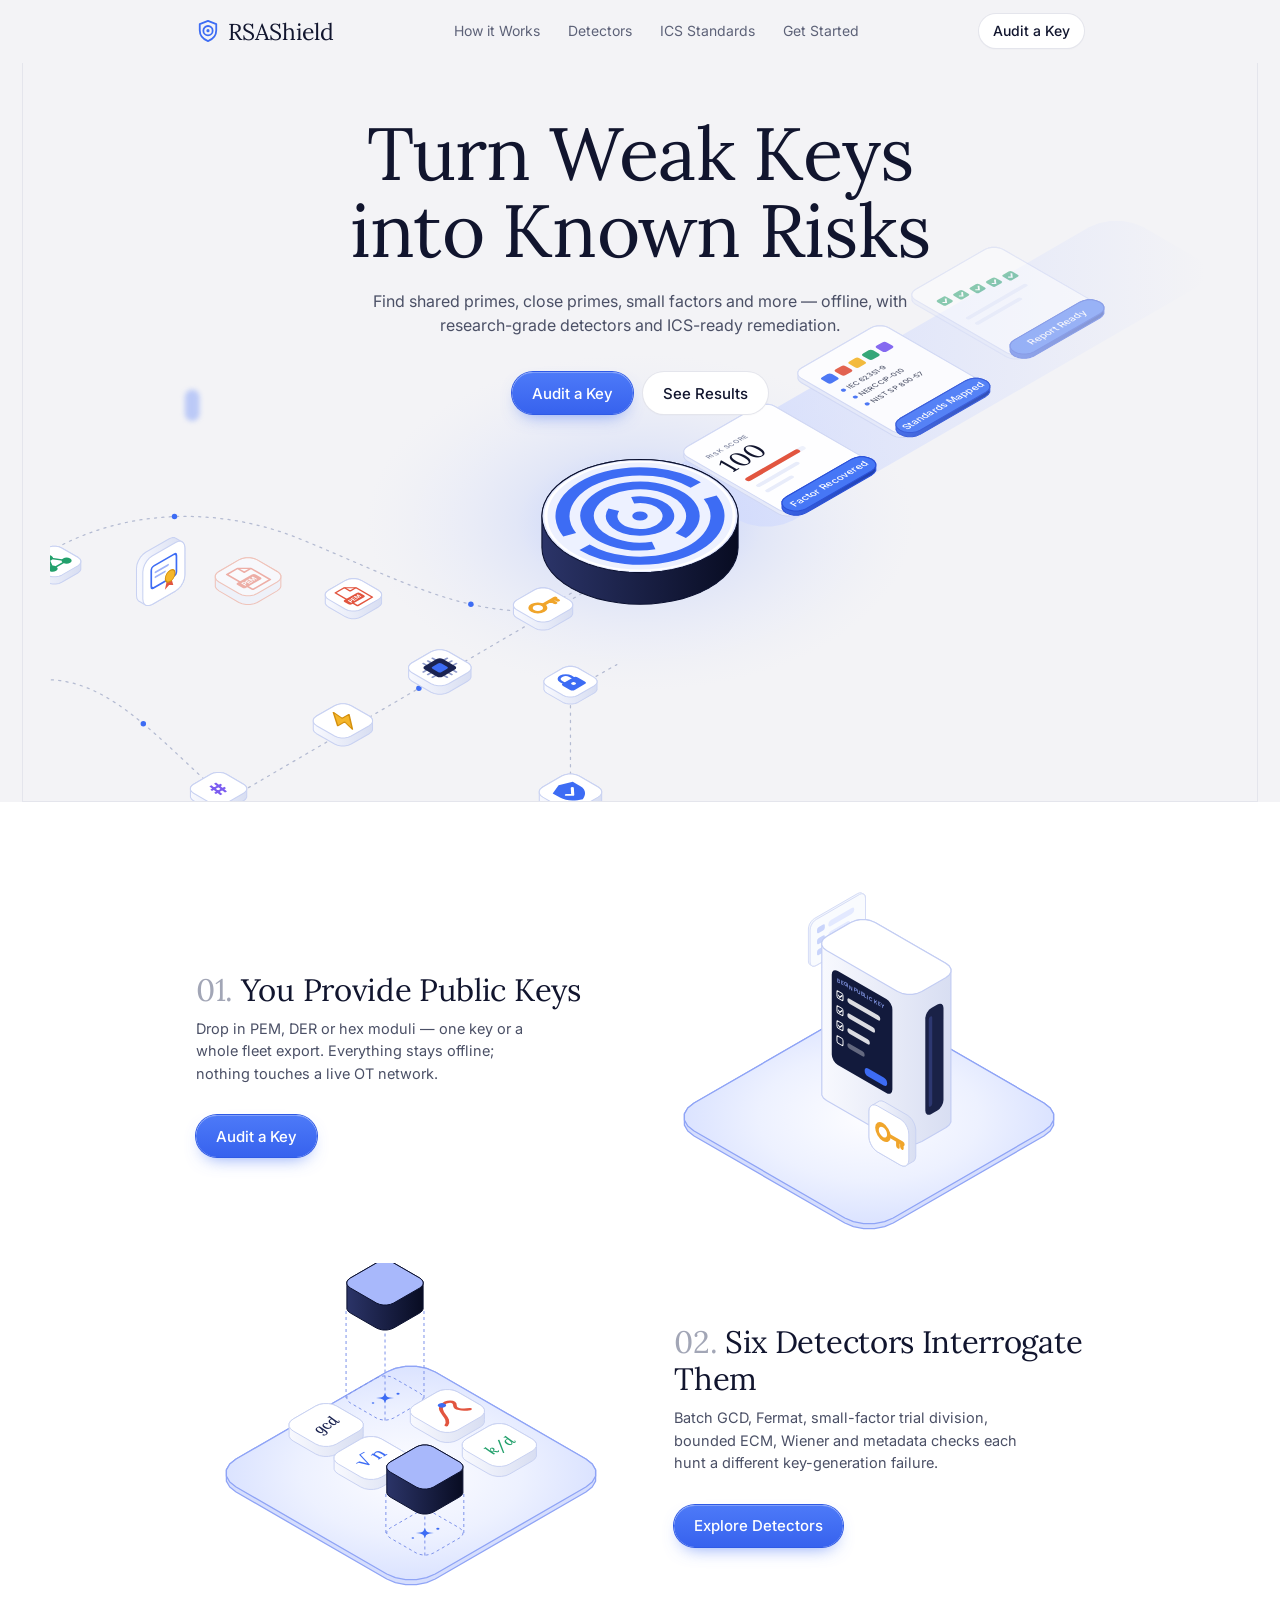
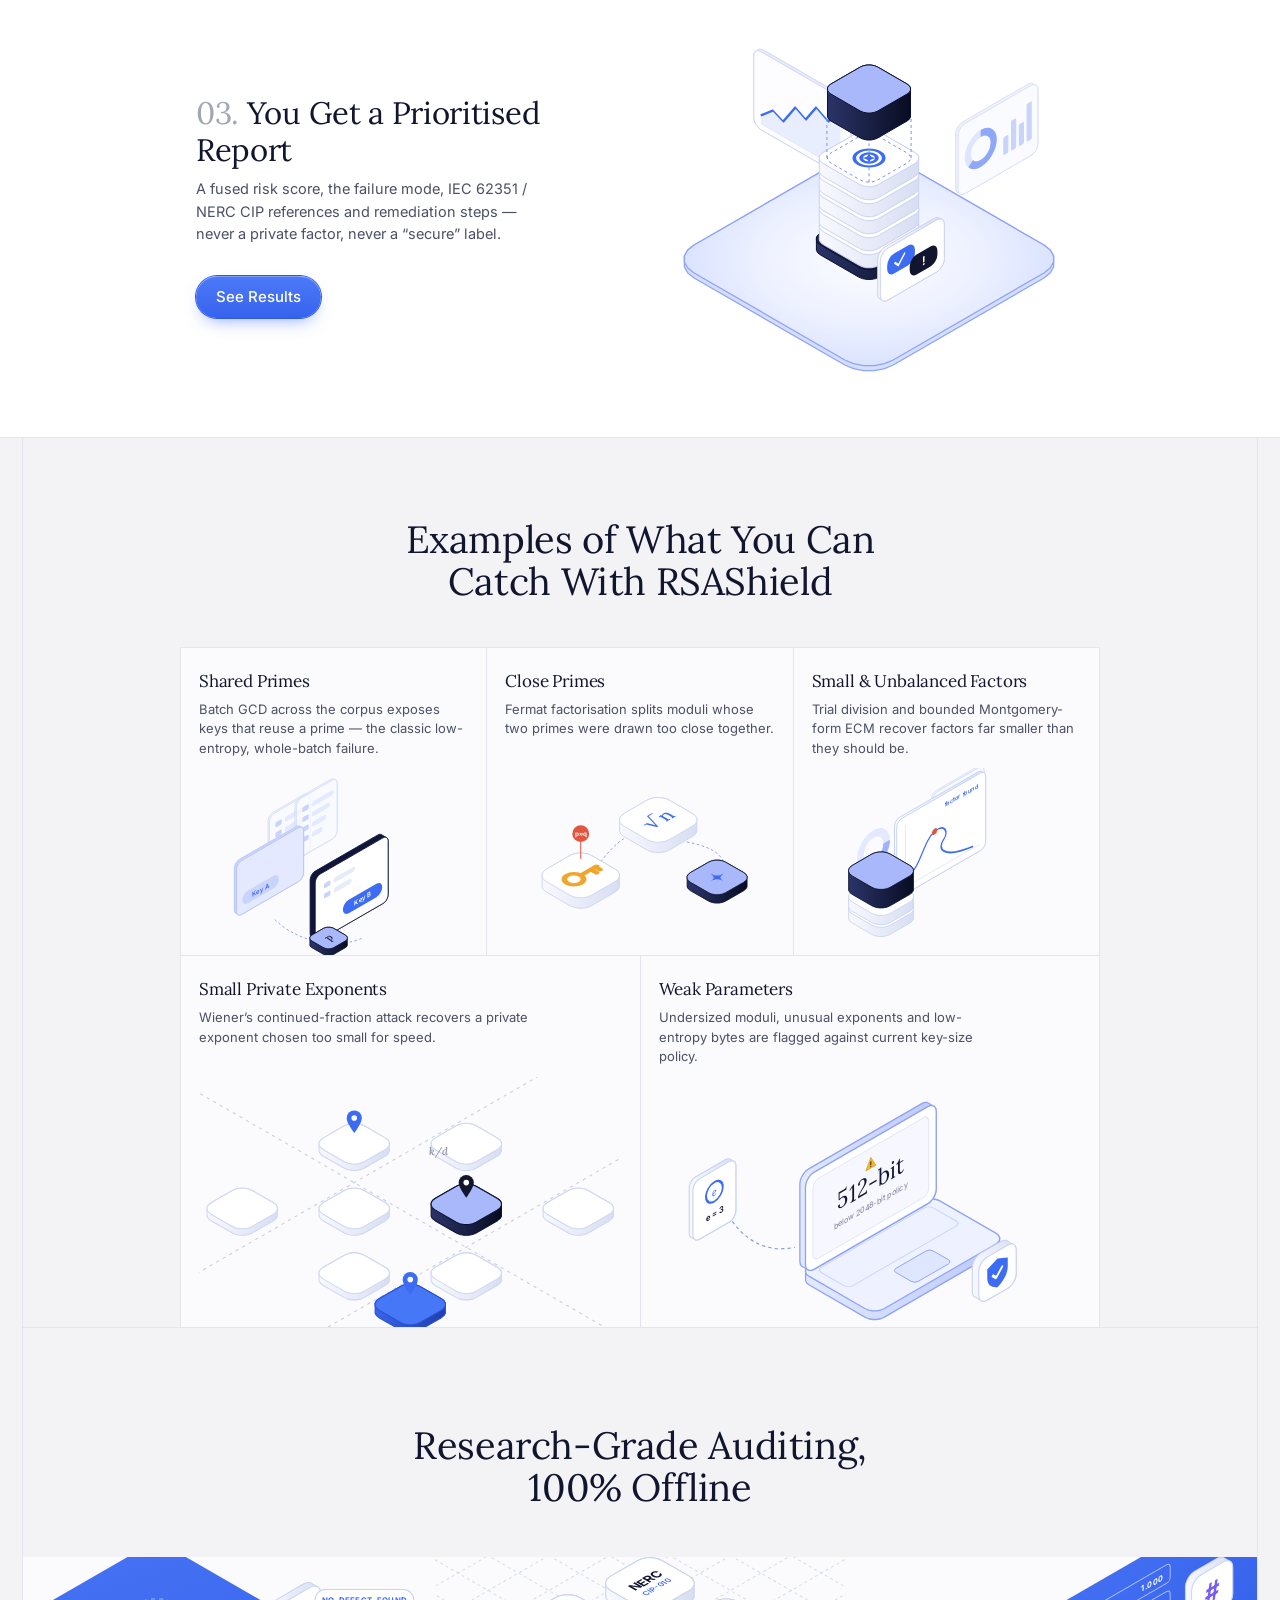
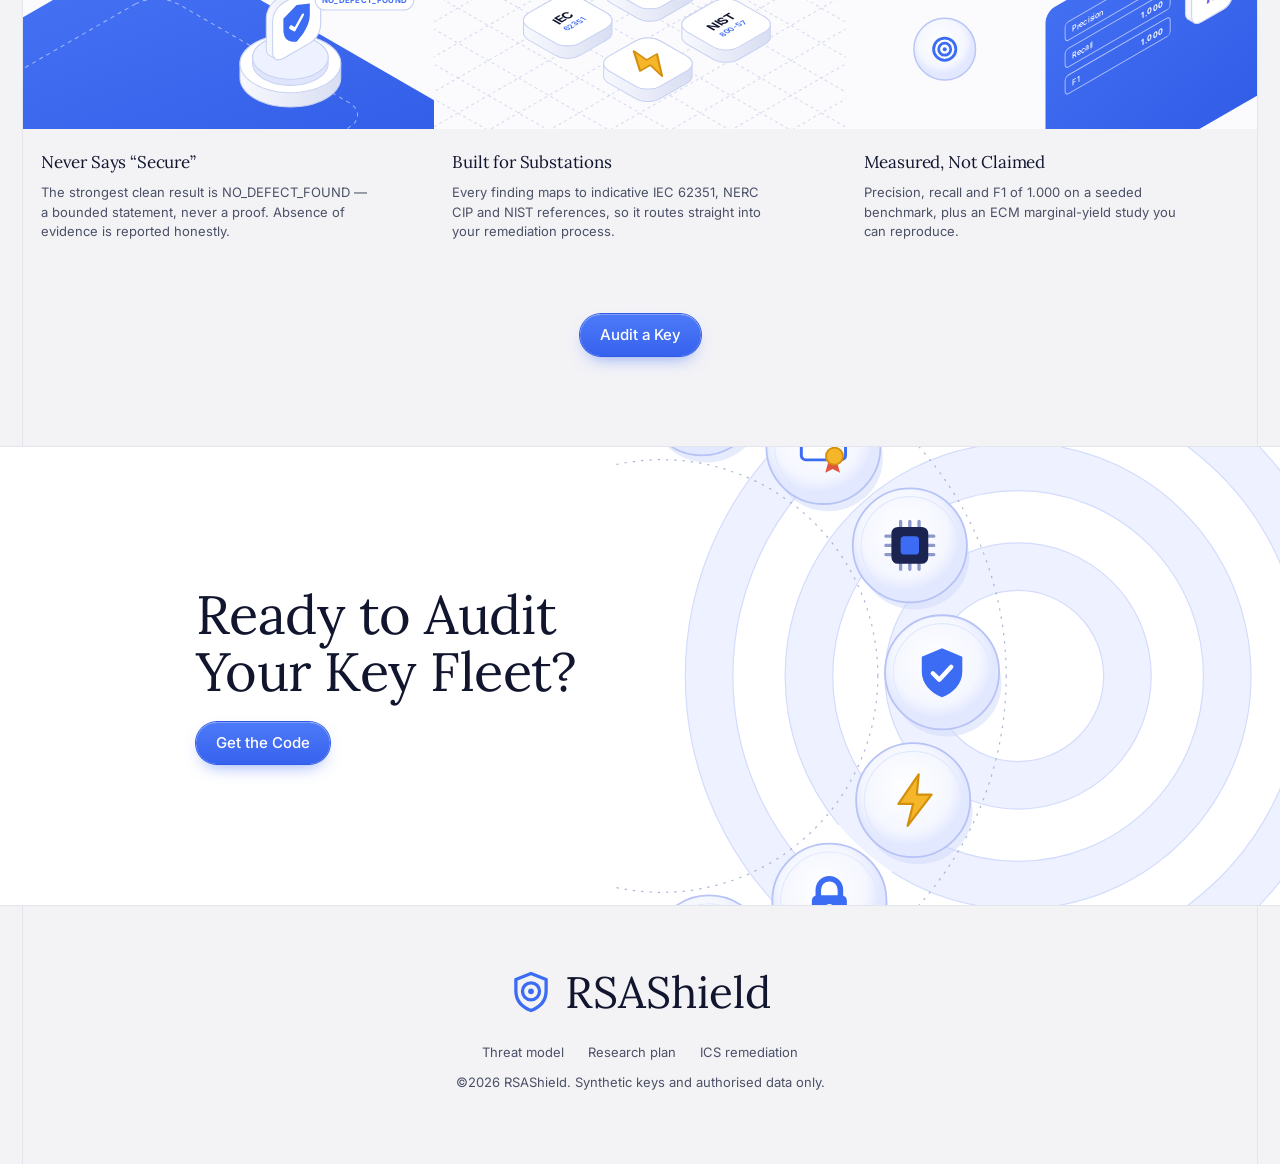
==== web/index.html @ a5de777d "Add RSAShield landing page (UI pass, part 1) Static landing page in web/ modelled on an isometric ma" ====
<!doctype html>
<html lang="en">
<head>
  <meta charset="utf-8">
  <meta name="viewport" content="width=device-width, initial-scale=1">
  <title>RSAShield — Offline RSA Key Auditing</title>
  <meta name="description" content="RSAShield audits RSA public keys offline with batch GCD, Fermat, ECM, Wiener and metadata detectors, and maps findings to IEC 62351 / NERC CIP references.">
  <link rel="preconnect" href="https://fonts.googleapis.com">
  <link rel="preconnect" href="https://fonts.gstatic.com" crossorigin>
  <link href="https://fonts.googleapis.com/css2?family=Inter:wght@400;500;600;700&family=Lora:ital,wght@0,400;0,500;1,400&display=swap" rel="stylesheet">
  <link rel="stylesheet" href="styles.css">
</head>
<body>

  <header class="nav" id="top">
    <div class="nav-inner">
      <a class="brand" href="#top" aria-label="RSAShield home">
        <svg class="brand-mark" viewBox="0 0 32 32" aria-hidden="true">
          <path d="M16 2.5l11 4.4v8.2c0 7.1-4.7 12-11 14.4C9.7 27.1 5 22.2 5 15.1V6.9z" fill="none" stroke="currentColor" stroke-width="2.4" stroke-linejoin="round"/>
          <circle cx="16" cy="15.5" r="6.2" fill="none" stroke="currentColor" stroke-width="2.4"/>
          <circle cx="16" cy="15.5" r="2.1" fill="currentColor"/>
        </svg>
        <span>RSAShield</span>
      </a>
      <nav class="nav-links" aria-label="Primary">
        <a href="#how">How it Works</a>
        <a href="#detectors">Detectors</a>
        <a href="#why">ICS Standards</a>
        <a href="#start">Get Started</a>
      </nav>
      <a class="btn btn-ghost btn-sm" href="#start">Audit a Key</a>
    </div>
  </header>

  <main>
    <!-- hero -->
    <section class="hero framed">
      <div class="frame">
        <div class="hero-stage">
          <svg class="hero-art" data-scene="hero" viewBox="-560 -460 1120 700" preserveAspectRatio="xMidYMax slice" aria-hidden="true"></svg>
          <div class="hero-copy">
            <h1 data-reveal>Turn Weak Keys<br>into Known Risks</h1>
            <p class="lead" data-reveal>Find shared primes, close primes, small factors and more &mdash; offline, with research-grade detectors and ICS-ready remediation.</p>
            <div class="actions" data-reveal>
              <a class="btn btn-primary" href="#start">Audit a Key</a>
              <a class="btn btn-ghost" href="#why">See Results</a>
            </div>
          </div>
        </div>
      </div>
    </section>

    <!-- how it works -->
    <section class="steps" id="how">
      <div class="step">
        <div class="step-copy" data-reveal>
          <h2><span class="num">01.</span> You Provide Public Keys</h2>
          <p>Drop in PEM, DER or hex moduli &mdash; one key or a whole fleet export. Everything stays offline; nothing touches a live OT network.</p>
          <a class="btn btn-primary" href="#start">Audit a Key</a>
        </div>
        <svg class="step-art" data-scene="step1" viewBox="-215 -240 430 365" aria-hidden="true" data-reveal></svg>
      </div>

      <div class="step flip">
        <div class="step-copy" data-reveal>
          <h2><span class="num">02.</span> Six Detectors Interrogate Them</h2>
          <p>Batch GCD, Fermat, small-factor trial division, bounded ECM, Wiener and metadata checks each hunt a different key-generation failure.</p>
          <a class="btn btn-primary" href="#detectors">Explore Detectors</a>
        </div>
        <svg class="step-art" data-scene="step2" viewBox="-215 -215 430 345" aria-hidden="true" data-reveal></svg>
      </div>

      <div class="step">
        <div class="step-copy" data-reveal>
          <h2><span class="num">03.</span> You Get a Prioritised Report</h2>
          <p>A fused risk score, the failure mode, IEC 62351 / NERC CIP references and remediation steps &mdash; never a private factor, never a &ldquo;secure&rdquo; label.</p>
          <a class="btn btn-primary" href="#why">See Results</a>
        </div>
        <svg class="step-art" data-scene="step3" viewBox="-215 -240 430 365" aria-hidden="true" data-reveal></svg>
      </div>
    </section>

    <!-- examples -->
    <section class="examples framed" id="detectors">
      <div class="frame">
        <h2 class="section-title" data-reveal>Examples of What You Can<br>Catch With RSAShield</h2>
        <div class="grid" data-reveal>
          <article class="card">
            <h3>Shared Primes</h3>
            <p>Batch GCD across the corpus exposes keys that reuse a prime &mdash; the classic low-entropy, whole-batch failure.</p>
            <svg data-scene="ex-shared" viewBox="-160 -118 320 222" aria-hidden="true"></svg>
          </article>
          <article class="card">
            <h3>Close Primes</h3>
            <p>Fermat factorisation splits moduli whose two primes were drawn too close together.</p>
            <svg data-scene="ex-close" viewBox="-160 -118 320 222" aria-hidden="true"></svg>
          </article>
          <article class="card">
            <h3>Small &amp; Unbalanced Factors</h3>
            <p>Trial division and bounded Montgomery-form ECM recover factors far smaller than they should be.</p>
            <svg data-scene="ex-ecm" viewBox="-160 -118 320 222" aria-hidden="true"></svg>
          </article>
          <article class="card wide">
            <h3>Small Private Exponents</h3>
            <p>Wiener&rsquo;s continued-fraction attack recovers a private exponent chosen too small for speed.</p>
            <svg data-scene="ex-wiener" viewBox="-196 -128 392 232" aria-hidden="true"></svg>
          </article>
          <article class="card wide">
            <h3>Weak Parameters</h3>
            <p>Undersized moduli, unusual exponents and low-entropy bytes are flagged against current key-size policy.</p>
            <svg data-scene="ex-meta" viewBox="-196 -128 392 232" aria-hidden="true"></svg>
          </article>
        </div>
      </div>
    </section>

    <!-- why -->
    <section class="why framed" id="why">
      <div class="frame">
        <h2 class="section-title" data-reveal>Research-Grade Auditing,<br>100% Offline</h2>
        <div class="band" data-reveal>
          <article class="feat">
            <svg data-scene="feat-honest" viewBox="-200 -90 400 180" preserveAspectRatio="xMidYMid slice" aria-hidden="true"></svg>
            <h3>Never Says &ldquo;Secure&rdquo;</h3>
            <p>The strongest clean result is NO_DEFECT_FOUND &mdash; a bounded statement, never a proof. Absence of evidence is reported honestly.</p>
          </article>
          <article class="feat">
            <svg data-scene="feat-ics" viewBox="-200 -90 400 180" preserveAspectRatio="xMidYMid slice" aria-hidden="true"></svg>
            <h3>Built for Substations</h3>
            <p>Every finding maps to indicative IEC 62351, NERC CIP and NIST references, so it routes straight into your remediation process.</p>
          </article>
          <article class="feat">
            <svg data-scene="feat-measured" viewBox="-200 -90 400 180" preserveAspectRatio="xMidYMid slice" aria-hidden="true"></svg>
            <h3>Measured, Not Claimed</h3>
            <p>Precision, recall and F1 of 1.000 on a seeded benchmark, plus an ECM marginal-yield study you can reproduce.</p>
          </article>
        </div>
        <div class="center" data-reveal>
          <a class="btn btn-primary" href="#start">Audit a Key</a>
        </div>
      </div>
    </section>

    <!-- call to action -->
    <section class="cta" id="start">
      <div class="cta-inner">
        <div class="cta-copy" data-reveal>
          <h2>Ready to Audit<br>Your Key Fleet?</h2>
          <a class="btn btn-primary" href="https://github.com/333shubh/RSAshield">Get the Code</a>
        </div>
      </div>
      <svg class="cta-art" data-scene="orbit" viewBox="0 0 560 460" preserveAspectRatio="xMinYMid slice" aria-hidden="true"></svg>
    </section>
  </main>

  <footer class="footer framed">
    <div class="frame">
      <a class="brand brand-lg" href="#top" aria-label="RSAShield home">
        <svg class="brand-mark" viewBox="0 0 32 32" aria-hidden="true">
          <path d="M16 2.5l11 4.4v8.2c0 7.1-4.7 12-11 14.4C9.7 27.1 5 22.2 5 15.1V6.9z" fill="none" stroke="currentColor" stroke-width="2.4" stroke-linejoin="round"/>
          <circle cx="16" cy="15.5" r="6.2" fill="none" stroke="currentColor" stroke-width="2.4"/>
          <circle cx="16" cy="15.5" r="2.1" fill="currentColor"/>
        </svg>
        <span>RSAShield</span>
      </a>
      <nav class="footer-links" aria-label="Documentation">
        <a href="https://github.com/333shubh/RSAshield/blob/main/docs/THREAT_MODEL.md">Threat model</a>
        <a href="https://github.com/333shubh/RSAshield/blob/main/docs/RESEARCH_PLAN.md">Research plan</a>
        <a href="https://github.com/333shubh/RSAshield/blob/main/docs/ICS_REMEDIATION.md">ICS remediation</a>
      </nav>
      <p class="fine">&copy;<span data-year>2026</span> RSAShield. Synthetic keys and authorised data only.</p>
    </div>
  </footer>

  <script src="iso.js"></script>
  <script src="scenes.js"></script>
  <script src="app.js"></script>
</body>
</html>
---- web/styles.css ----
:root {
  --bg: #f3f3f6;
  --surface: #ffffff;
  --ink: #11152e;
  --ink-2: #4b5066;
  --muted: #a2a6b6;
  --line: #e4e5ec;
  --blue: #3d6cf4;
  --blue-d: #2c56db;
  --serif: "Lora", Georgia, "Times New Roman", serif;
  --sans: "Inter", system-ui, -apple-system, "Segoe UI", sans-serif;
  --col: 920px;
  --gutter: max(22px, calc((100% - 1400px) / 2));
}

*, *::before, *::after { box-sizing: border-box; }
html { scroll-behavior: smooth; }
body {
  margin: 0;
  background: var(--bg);
  color: var(--ink);
  font: 400 15px/1.55 var(--sans);
  -webkit-font-smoothing: antialiased;
  overflow-x: hidden;
}
h1, h2, h3 { font-family: var(--serif); font-weight: 400; margin: 0; letter-spacing: -0.01em; }
p { margin: 0; }
a { color: inherit; }
svg { display: block; }
/* scenes are clipped to their box, except the step art which floats freely */
svg[data-scene]:not(.step-art) { overflow: hidden; }

/* framed sections: the thin vertical guide lines from the reference */
.framed > .frame {
  margin-inline: var(--gutter);
  border-inline: 1px solid var(--line);
}

/* ---------------------------------------------------------------- buttons */
.btn {
  display: inline-flex;
  align-items: center;
  justify-content: center;
  height: 42px;
  padding: 0 20px;
  border-radius: 999px;
  font: 500 15px/1 var(--sans);
  text-decoration: none;
  white-space: nowrap;
  transition: transform .2s ease, box-shadow .2s ease, background .2s ease;
}
.btn:focus-visible { outline: 2px solid var(--blue); outline-offset: 3px; }
.btn-primary {
  color: #fff;
  background: linear-gradient(180deg, #4d7af8 0%, #3762ee 100%);
  box-shadow: inset 0 1px 0 rgba(255,255,255,.28), 0 0 0 1px #2f5ae6, 0 8px 18px -8px rgba(61,108,244,.7);
}
.btn-primary:hover { transform: translateY(-1px); box-shadow: inset 0 1px 0 rgba(255,255,255,.28), 0 0 0 1px #2f5ae6, 0 12px 22px -8px rgba(61,108,244,.75); }
.btn-ghost {
  color: var(--ink);
  background: #fff;
  box-shadow: 0 0 0 1px var(--line), 0 1px 2px rgba(17,21,46,.06);
}
.btn-ghost:hover { transform: translateY(-1px); box-shadow: 0 0 0 1px #d6d8e2, 0 6px 14px -8px rgba(17,21,46,.2); }
.btn-sm { height: 34px; padding: 0 14px; font-size: 14px; }

/* -------------------------------------------------------------------- nav */
.nav {
  position: sticky;
  top: 0;
  z-index: 20;
  background: rgba(243,243,246,.82);
  backdrop-filter: saturate(1.4) blur(12px);
  -webkit-backdrop-filter: saturate(1.4) blur(12px);
  border-bottom: 1px solid transparent;
  transition: border-color .3s ease;
}
.nav.scrolled { border-bottom-color: var(--line); }
.nav-inner {
  max-width: var(--col);
  height: 62px;
  margin: 0 auto;
  padding: 0 16px;
  display: flex;
  align-items: center;
  justify-content: space-between;
  gap: 24px;
}
.brand {
  display: inline-flex;
  align-items: center;
  gap: 8px;
  text-decoration: none;
  font: 400 23px/1 var(--serif);
  color: var(--ink);
}
.brand-mark { width: 24px; height: 24px; color: var(--blue); }
.nav-links { display: flex; gap: 28px; }
.nav-links a { text-decoration: none; color: #5d6278; font-size: 14px; transition: color .2s; }
.nav-links a:hover { color: var(--ink); }

/* ------------------------------------------------------------------- hero */
.hero > .frame { border-bottom: 1px solid var(--line); overflow: hidden; }
.hero-stage {
  position: relative;
  max-width: 1180px;
  margin: 0 auto;
  aspect-ratio: 1120 / 700;
}
.hero-art { position: absolute; inset: 0; width: 100%; height: 100%; overflow: hidden; }
.hero-copy {
  position: absolute;
  top: 7%;
  left: 0;
  right: 0;
  text-align: center;
  padding: 0 16px;
  pointer-events: none;
}
.hero-copy > * { pointer-events: auto; }
.hero h1 { font-size: clamp(42px, 5.9vw, 74px); line-height: 1.04; }
.lead { max-width: 560px; margin: 20px auto 0; color: var(--ink-2); font-size: 16px; }
.actions { display: flex; gap: 10px; justify-content: center; margin-top: 34px; }

/* ------------------------------------------------------------------ steps */
.steps {
  background: var(--surface);
  padding: 72px 0 40px;
  border-bottom: 1px solid var(--line);
}
.step {
  max-width: var(--col);
  margin: 0 auto;
  padding: 8px 16px;
  display: grid;
  grid-template-columns: 1fr 1.05fr;
  align-items: center;
  gap: 48px;
}
.step.flip { grid-template-columns: 1.05fr 1fr; }
.step.flip .step-art { order: -1; }
.step h2 { font-size: clamp(26px, 2.8vw, 31px); line-height: 1.2; }
.num { color: var(--muted); }
.step p { max-width: 350px; margin-top: 10px; color: var(--ink-2); font-size: 14.5px; }
.step .btn { margin-top: 30px; }
.step-art { width: 100%; height: auto; max-width: 430px; justify-self: center; }

/* --------------------------------------------------------------- examples */
.examples > .frame, .why > .frame { padding: 80px 16px 0; }
.section-title { text-align: center; font-size: clamp(28px, 3.3vw, 38px); line-height: 1.12; }
.grid {
  max-width: var(--col);
  margin: 44px auto 0;
  display: grid;
  grid-template-columns: repeat(6, 1fr);
  gap: 1px;
  background: var(--line);
  border: 1px solid var(--line);
  border-bottom: 0;
}
.card {
  grid-column: span 2;
  background: #fbfbfd;
  padding: 22px 18px 0;
  display: flex;
  flex-direction: column;
  min-width: 0;
}
.card.wide { grid-column: span 3; }
.card h3 { font-size: 17px; line-height: 1.3; }
.card p { margin-top: 8px; color: var(--ink-2); font-size: 13px; line-height: 1.5; max-width: 330px; }
.card svg { width: 100%; height: auto; margin-top: auto; padding-top: 10px; }

/* -------------------------------------------------------------------- why */
.why > .frame { border-top: 1px solid var(--line); padding: 96px 0 90px; }
.why .section-title { padding: 0 16px; }
.band {
  margin-top: 48px;
  display: grid;
  grid-template-columns: repeat(3, 1fr);
  gap: 0;
}
.feat { min-width: 0; }
.feat svg { width: 100%; height: 172px; background: #fbfbfd; }
.feat h3 { font-size: 17px; margin: 20px 18px 0; }
.feat p { margin: 8px 18px 0; color: var(--ink-2); font-size: 13px; line-height: 1.5; max-width: 330px; }
.center { display: flex; justify-content: center; margin-top: 72px; }

/* -------------------------------------------------------------------- cta */
.cta {
  position: relative;
  background: var(--surface);
  border-block: 1px solid var(--line);
  overflow: hidden;
  min-height: 460px;
  display: flex;
  align-items: center;
}
.cta-inner { position: relative; z-index: 1; width: 100%; max-width: var(--col); margin: 0 auto; padding: 60px 16px; }
.cta h2 { font-size: clamp(36px, 4.6vw, 54px); line-height: 1.04; }
.cta .btn { margin-top: 22px; }
.cta-art {
  position: absolute;
  top: 0;
  right: 0;
  width: 52%;
  height: 100%;
}

/* ----------------------------------------------------------------- footer */
.footer > .frame { padding: 64px 16px 72px; text-align: center; }
.brand-lg { font-size: 44px; gap: 12px; }
.brand-lg .brand-mark { width: 44px; height: 44px; }
.footer-links { display: flex; justify-content: center; flex-wrap: wrap; gap: 8px 24px; margin-top: 22px; }
.footer-links a { text-decoration: none; color: var(--ink-2); font-size: 13px; }
.footer-links a:hover { color: var(--ink); }
.fine { margin-top: 10px; color: var(--ink-2); font-size: 13px; }

/* ----------------------------------------------------------------- motion */
.bob { animation: bob 5.5s ease-in-out infinite; }
.hover { animation: hover 4.8s ease-in-out infinite; }
.pulse { animation: pulse 4.2s ease-in-out infinite; transform-box: fill-box; transform-origin: center; }
.twinkle { animation: twinkle 2.8s ease-in-out infinite; transform-box: fill-box; transform-origin: center; }
@keyframes bob { 0%, 100% { transform: translateY(0); } 50% { transform: translateY(-4px); } }
@keyframes hover { 0%, 100% { transform: translateY(0); } 50% { transform: translateY(-8px); } }
@keyframes pulse { 0%, 100% { opacity: .8; transform: scale(1); } 50% { opacity: 1; transform: scale(1.05); } }
@keyframes twinkle { 0%, 100% { opacity: .55; transform: scale(.82); } 50% { opacity: 1; transform: scale(1.08); } }

.js [data-reveal] {
  opacity: 0;
  transform: translateY(18px);
  transition: opacity .9s ease, transform .9s cubic-bezier(.2, .7, .2, 1);
}
.js [data-reveal].in { opacity: 1; transform: none; }

@media (prefers-reduced-motion: reduce) {
  html { scroll-behavior: auto; }
  .bob, .hover, .pulse, .twinkle { animation: none; }
  .js [data-reveal] { opacity: 1; transform: none; transition: none; }
}

/* ------------------------------------------------------------- responsive */
@media (max-width: 900px) {
  .nav-links { display: none; }
  .hero-stage { aspect-ratio: auto; display: flex; flex-direction: column; }
  :root { --gutter: 10px; }
  .hero-copy { position: static; order: -1; padding: 48px 16px 0; }
  .hero h1 { font-size: clamp(34px, 9vw, 52px); }
  .hero-art { position: static; height: 340px; margin-top: 8px; }
  .step, .step.flip { grid-template-columns: 1fr; gap: 20px; padding-block: 24px; }
  .step .step-art, .step.flip .step-art { order: -1; }
  .grid { grid-template-columns: 1fr; }
  .card, .card.wide { grid-column: auto; }
  .band { grid-template-columns: 1fr; gap: 36px; }
  .cta { flex-direction: column; align-items: stretch; }
  .cta-art { position: relative; width: 100%; height: 300px; }
}
@media (max-width: 480px) {
  .actions { flex-direction: column; align-items: center; }
  .brand-lg { font-size: 34px; }
  .brand-lg .brand-mark { width: 34px; height: 34px; }
}
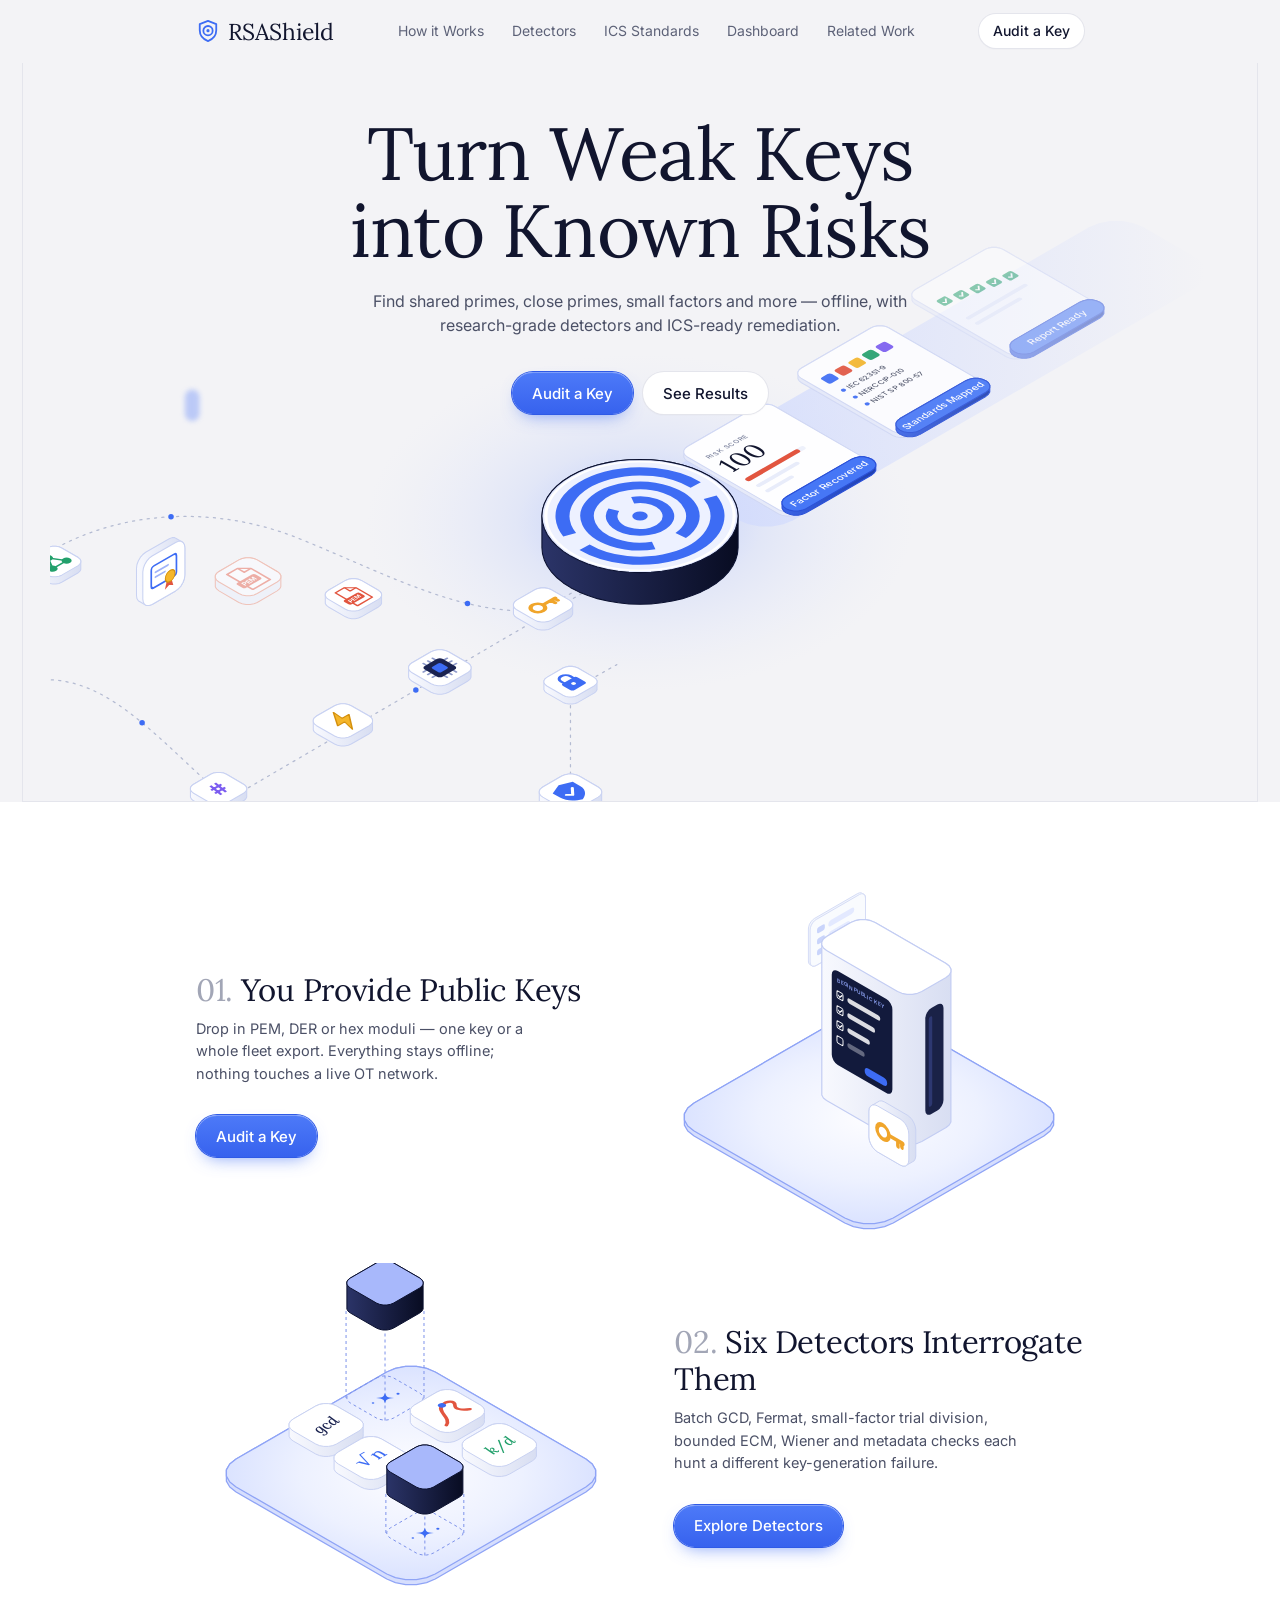
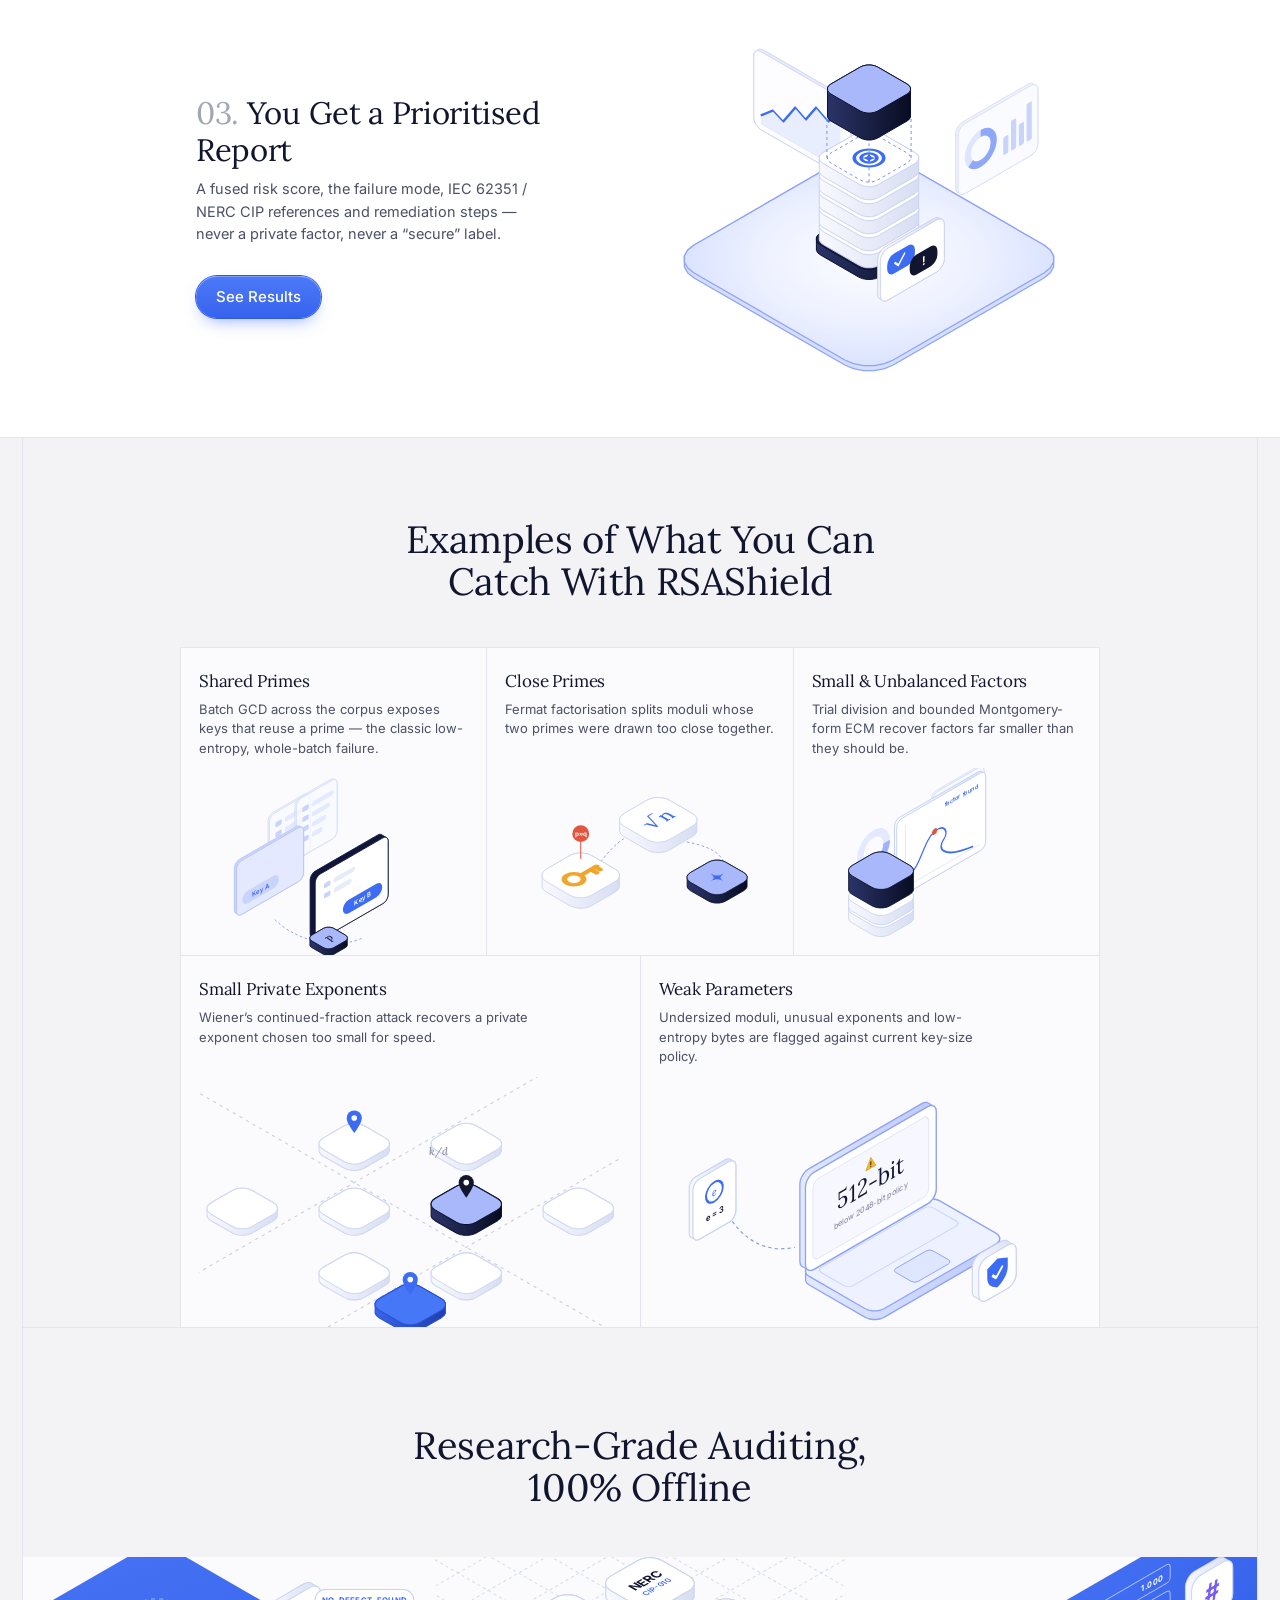
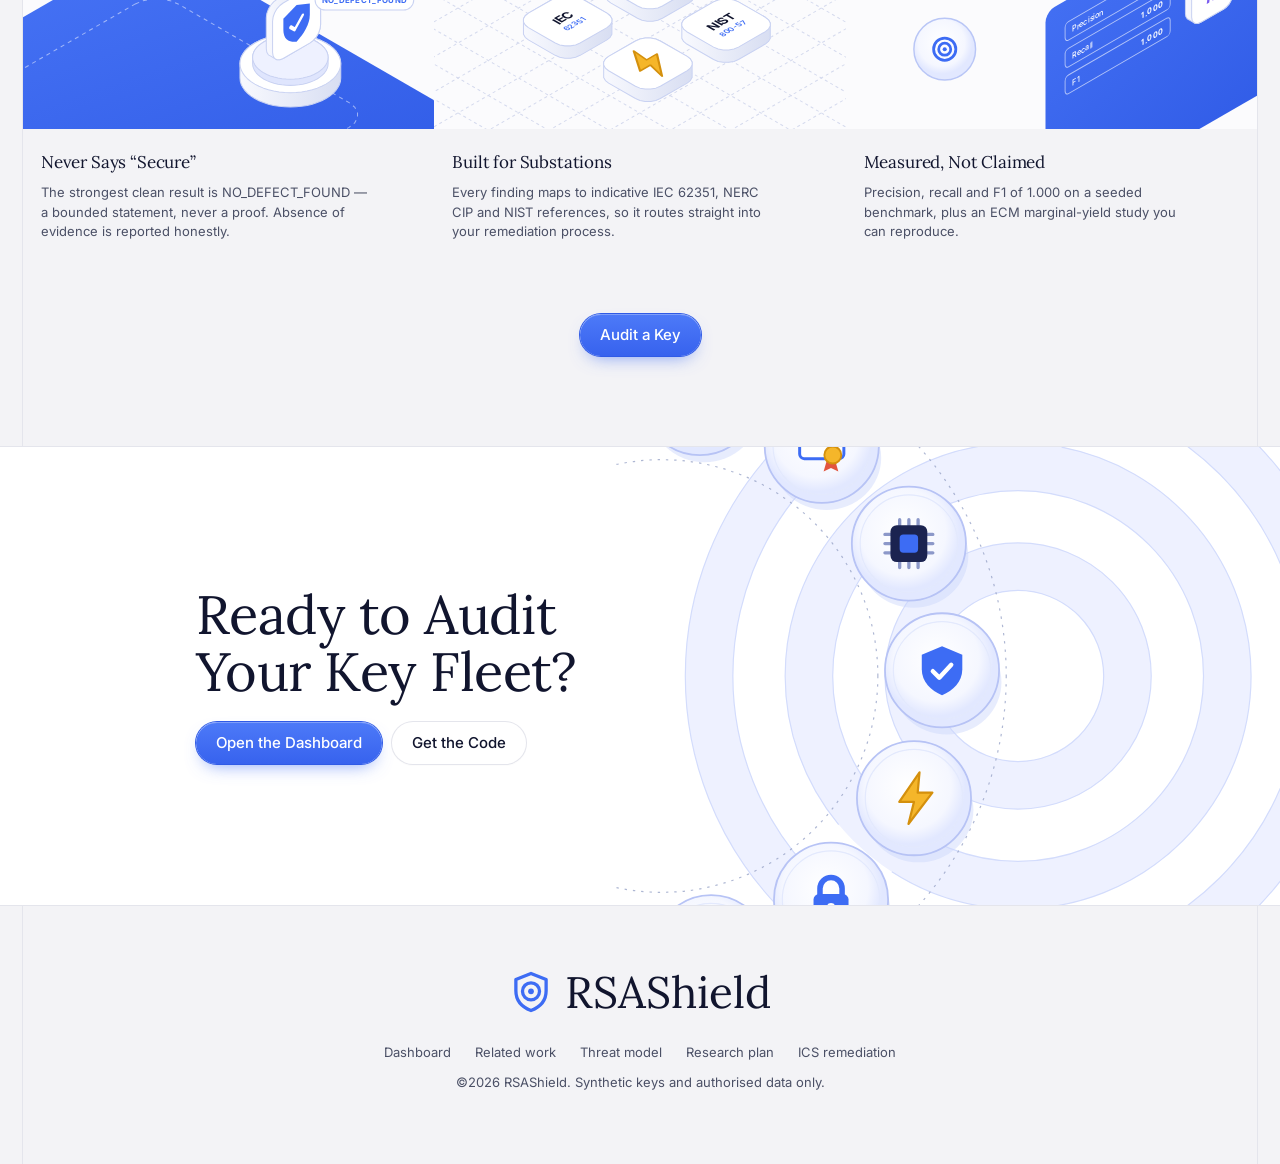
==== commit 28a663a6: "Add web dashboard and local API server (UI pass, part 2) Completes the deferred HTTP/UI layer from t" ====
--- a/web/index.html
+++ b/web/index.html
@@ -8,6 +8,7 @@
   <link rel="preconnect" href="https://fonts.googleapis.com">
   <link rel="preconnect" href="https://fonts.gstatic.com" crossorigin>
   <link href="https://fonts.googleapis.com/css2?family=Inter:wght@400;500;600;700&family=Lora:ital,wght@0,400;0,500;1,400&display=swap" rel="stylesheet">
+  <link rel="icon" href="favicon.svg" type="image/svg+xml">
   <link rel="stylesheet" href="styles.css">
 </head>
 <body>
@@ -26,9 +27,10 @@
         <a href="#how">How it Works</a>
         <a href="#detectors">Detectors</a>
         <a href="#why">ICS Standards</a>
-        <a href="#start">Get Started</a>
+        <a href="dashboard.html">Dashboard</a>
+        <a href="related-work.html">Related Work</a>
       </nav>
-      <a class="btn btn-ghost btn-sm" href="#start">Audit a Key</a>
+      <a class="btn btn-ghost btn-sm" href="dashboard.html">Audit a Key</a>
     </div>
   </header>
 
@@ -42,8 +44,8 @@
             <h1 data-reveal>Turn Weak Keys<br>into Known Risks</h1>
             <p class="lead" data-reveal>Find shared primes, close primes, small factors and more &mdash; offline, with research-grade detectors and ICS-ready remediation.</p>
             <div class="actions" data-reveal>
-              <a class="btn btn-primary" href="#start">Audit a Key</a>
-              <a class="btn btn-ghost" href="#why">See Results</a>
+              <a class="btn btn-primary" href="dashboard.html">Audit a Key</a>
+              <a class="btn btn-ghost" href="dashboard.html#bundle">See Results</a>
             </div>
           </div>
         </div>
@@ -56,7 +58,7 @@
         <div class="step-copy" data-reveal>
           <h2><span class="num">01.</span> You Provide Public Keys</h2>
           <p>Drop in PEM, DER or hex moduli &mdash; one key or a whole fleet export. Everything stays offline; nothing touches a live OT network.</p>
-          <a class="btn btn-primary" href="#start">Audit a Key</a>
+          <a class="btn btn-primary" href="dashboard.html">Audit a Key</a>
         </div>
         <svg class="step-art" data-scene="step1" viewBox="-215 -240 430 365" aria-hidden="true" data-reveal></svg>
       </div>
@@ -74,7 +76,7 @@
         <div class="step-copy" data-reveal>
           <h2><span class="num">03.</span> You Get a Prioritised Report</h2>
           <p>A fused risk score, the failure mode, IEC 62351 / NERC CIP references and remediation steps &mdash; never a private factor, never a &ldquo;secure&rdquo; label.</p>
-          <a class="btn btn-primary" href="#why">See Results</a>
+          <a class="btn btn-primary" href="dashboard.html#bundle">See Results</a>
         </div>
         <svg class="step-art" data-scene="step3" viewBox="-215 -240 430 365" aria-hidden="true" data-reveal></svg>
       </div>
@@ -136,7 +138,7 @@
           </article>
         </div>
         <div class="center" data-reveal>
-          <a class="btn btn-primary" href="#start">Audit a Key</a>
+          <a class="btn btn-primary" href="dashboard.html">Audit a Key</a>
         </div>
       </div>
     </section>
@@ -146,7 +148,10 @@
       <div class="cta-inner">
         <div class="cta-copy" data-reveal>
           <h2>Ready to Audit<br>Your Key Fleet?</h2>
-          <a class="btn btn-primary" href="https://github.com/333shubh/RSAshield">Get the Code</a>
+          <div class="actions-left">
+            <a class="btn btn-primary" href="dashboard.html">Open the Dashboard</a>
+            <a class="btn btn-ghost" href="https://github.com/333shubh/RSAshield">Get the Code</a>
+          </div>
         </div>
       </div>
       <svg class="cta-art" data-scene="orbit" viewBox="0 0 560 460" preserveAspectRatio="xMinYMid slice" aria-hidden="true"></svg>
@@ -164,6 +169,8 @@
         <span>RSAShield</span>
       </a>
       <nav class="footer-links" aria-label="Documentation">
+        <a href="dashboard.html">Dashboard</a>
+        <a href="related-work.html">Related work</a>
         <a href="https://github.com/333shubh/RSAshield/blob/main/docs/THREAT_MODEL.md">Threat model</a>
         <a href="https://github.com/333shubh/RSAshield/blob/main/docs/RESEARCH_PLAN.md">Research plan</a>
         <a href="https://github.com/333shubh/RSAshield/blob/main/docs/ICS_REMEDIATION.md">ICS remediation</a>
--- a/web/styles.css
+++ b/web/styles.css
@@ -198,7 +198,7 @@
 }
 .cta-inner { position: relative; z-index: 1; width: 100%; max-width: var(--col); margin: 0 auto; padding: 60px 16px; }
 .cta h2 { font-size: clamp(36px, 4.6vw, 54px); line-height: 1.04; }
-.cta .btn { margin-top: 22px; }
+.actions-left { display: flex; flex-wrap: wrap; gap: 10px; margin-top: 22px; }
 .cta-art {
   position: absolute;
   top: 0;
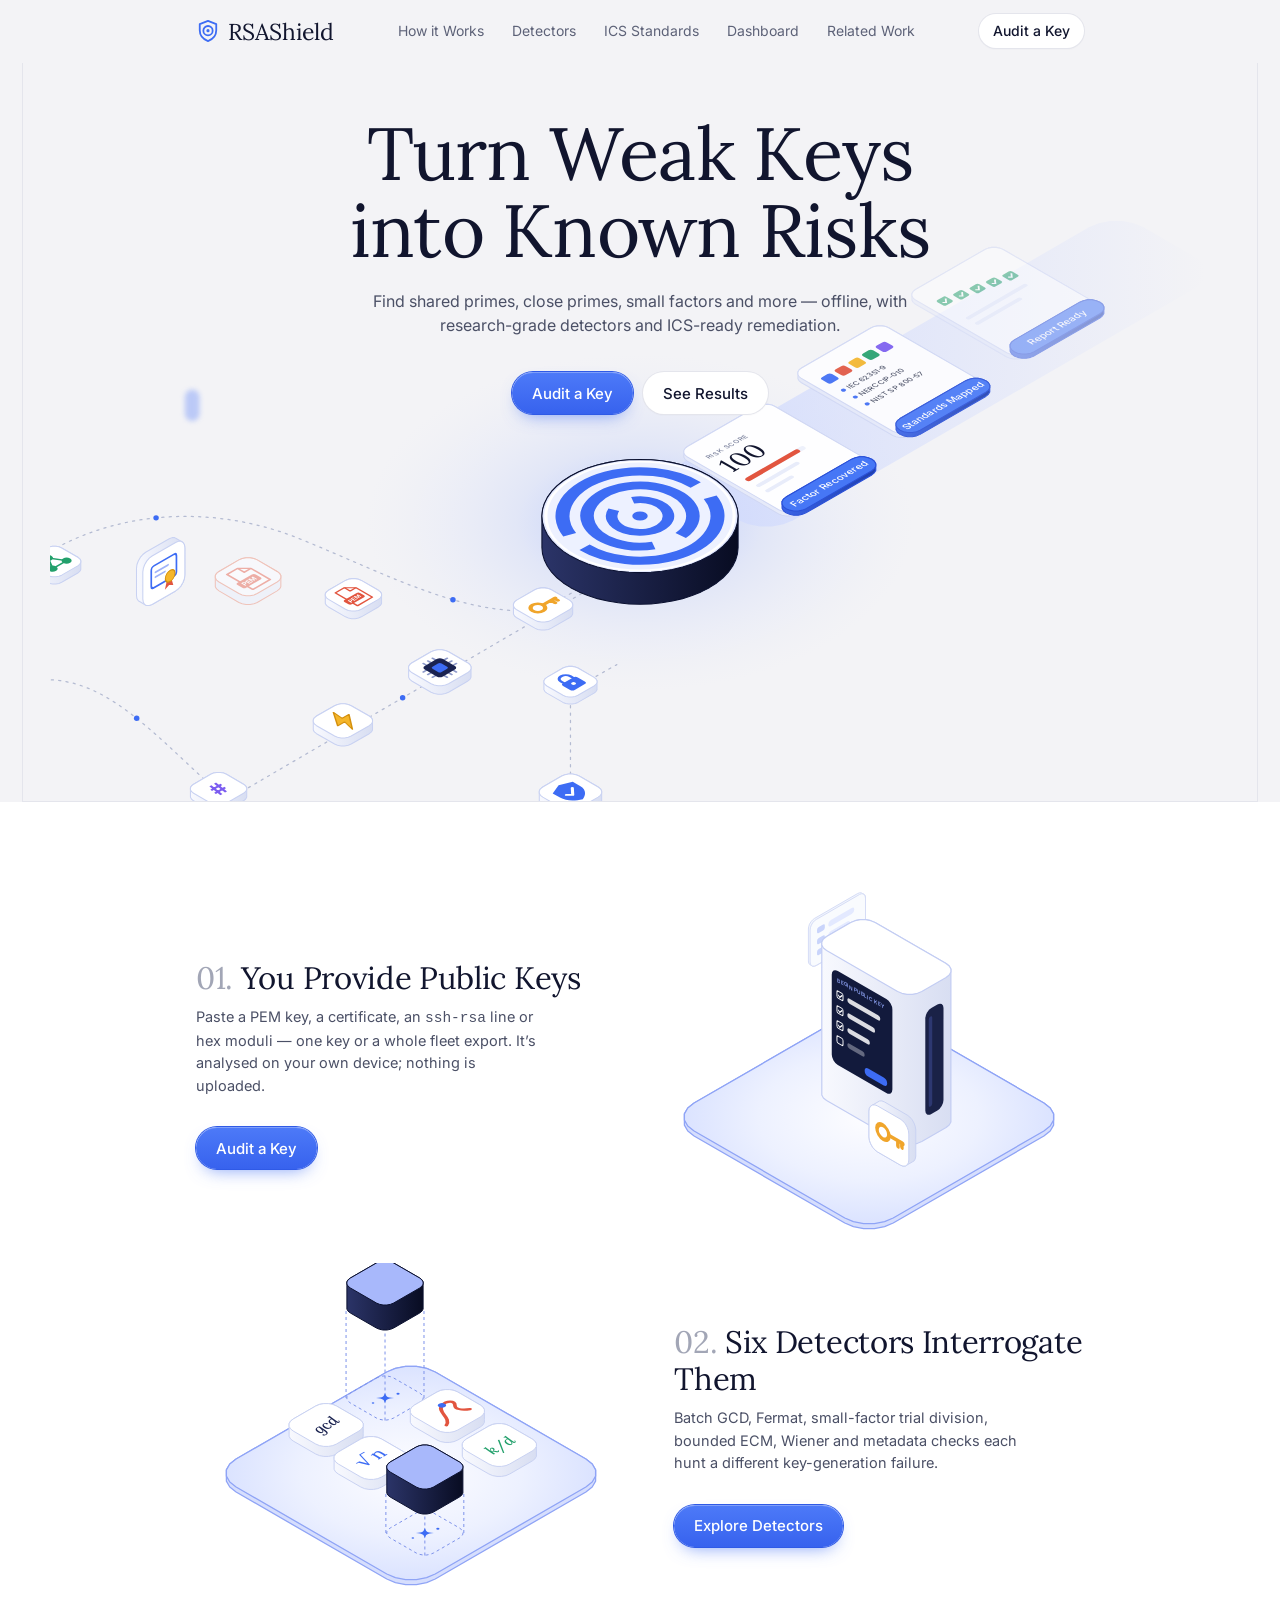
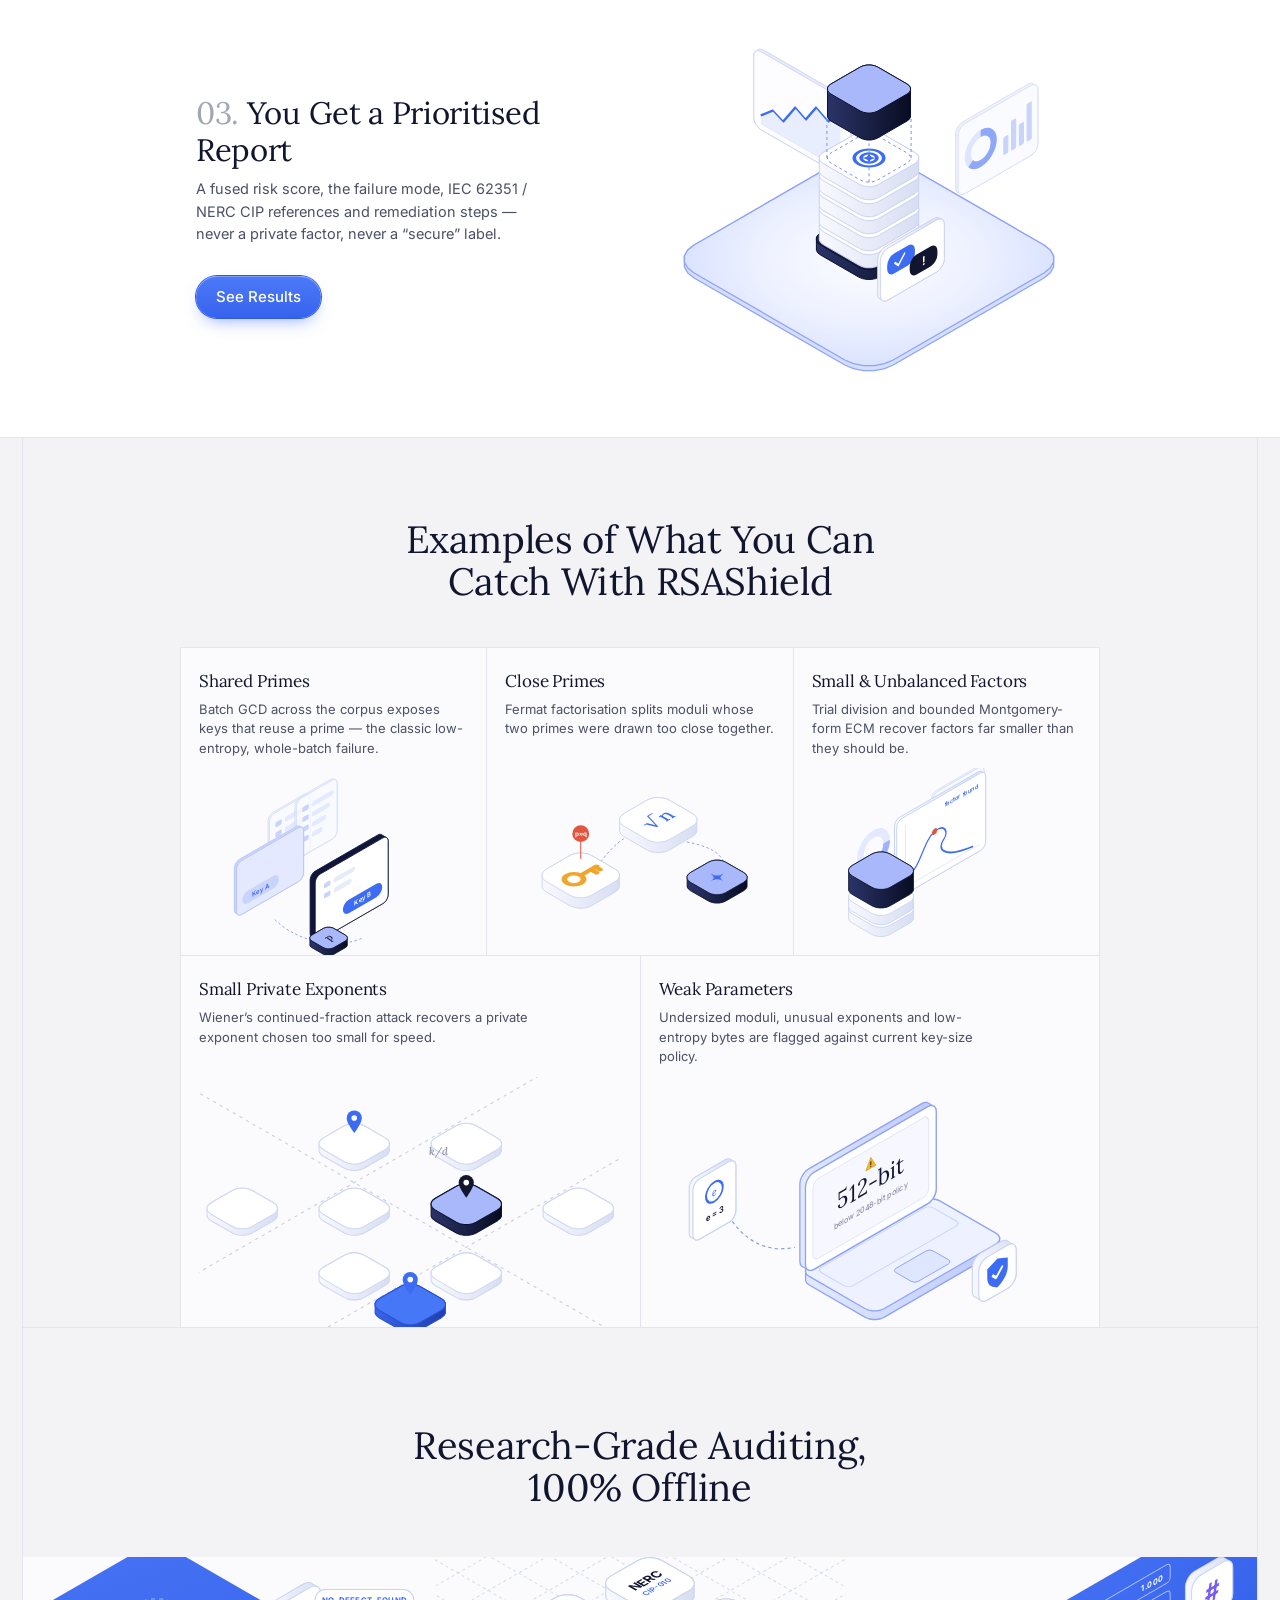
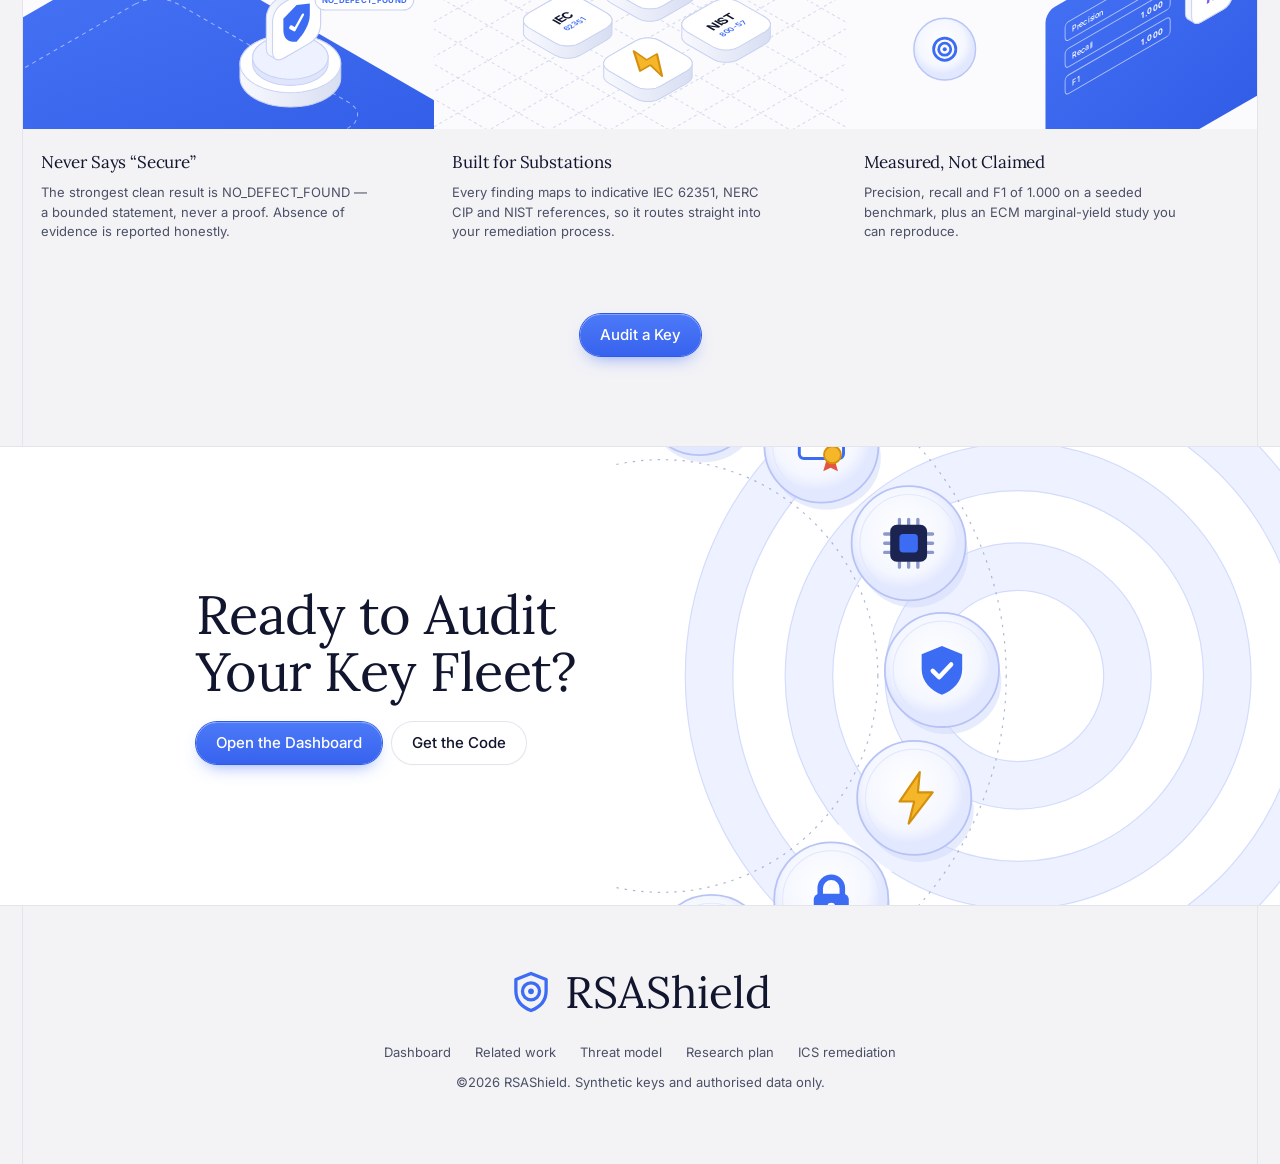
==== commit 90600d76: "Run the audit engine in the browser for the hosted site Make the public website let anyone test thei" ====
--- a/web/index.html
+++ b/web/index.html
@@ -57,7 +57,7 @@
       <div class="step">
         <div class="step-copy" data-reveal>
           <h2><span class="num">01.</span> You Provide Public Keys</h2>
-          <p>Drop in PEM, DER or hex moduli &mdash; one key or a whole fleet export. Everything stays offline; nothing touches a live OT network.</p>
+          <p>Paste a PEM key, a certificate, an <code>ssh-rsa</code> line or hex moduli &mdash; one key or a whole fleet export. It&rsquo;s analysed on your own device; nothing is uploaded.</p>
           <a class="btn btn-primary" href="dashboard.html">Audit a Key</a>
         </div>
         <svg class="step-art" data-scene="step1" viewBox="-215 -240 430 365" aria-hidden="true" data-reveal></svg>
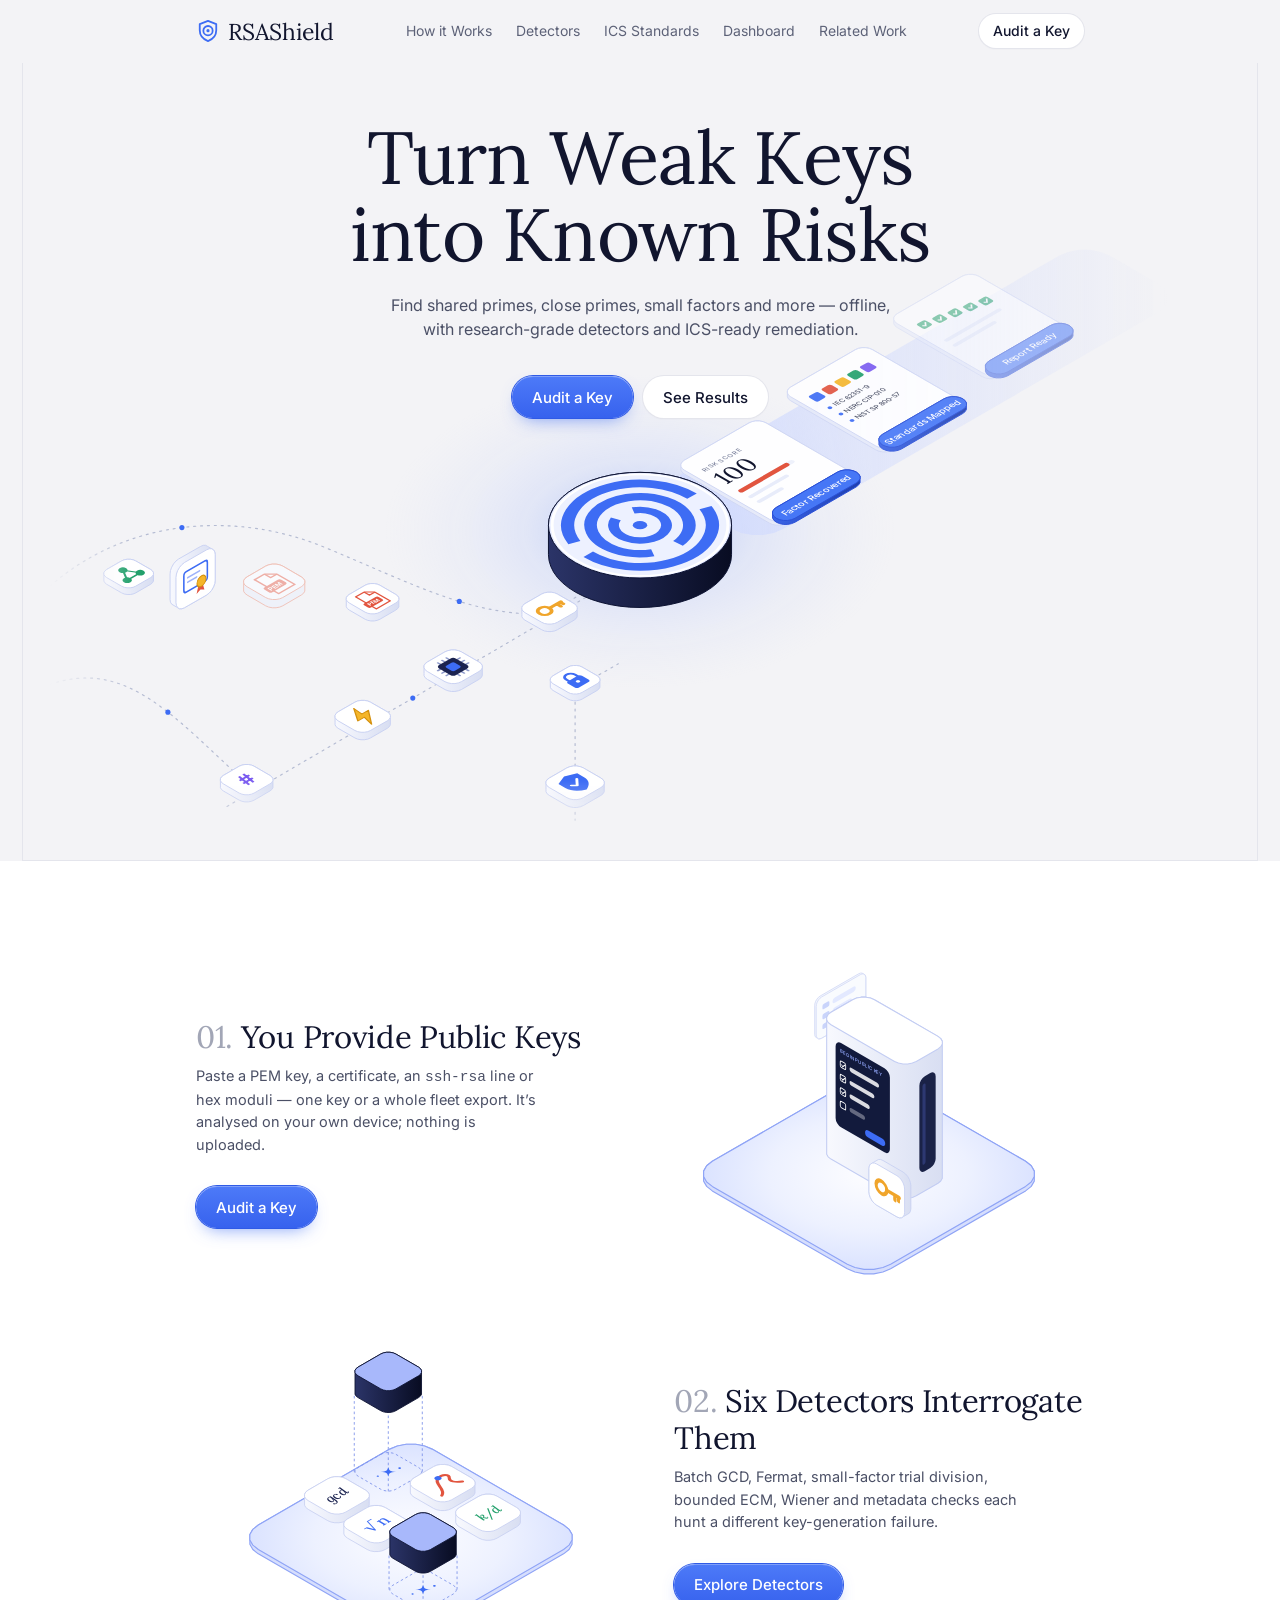
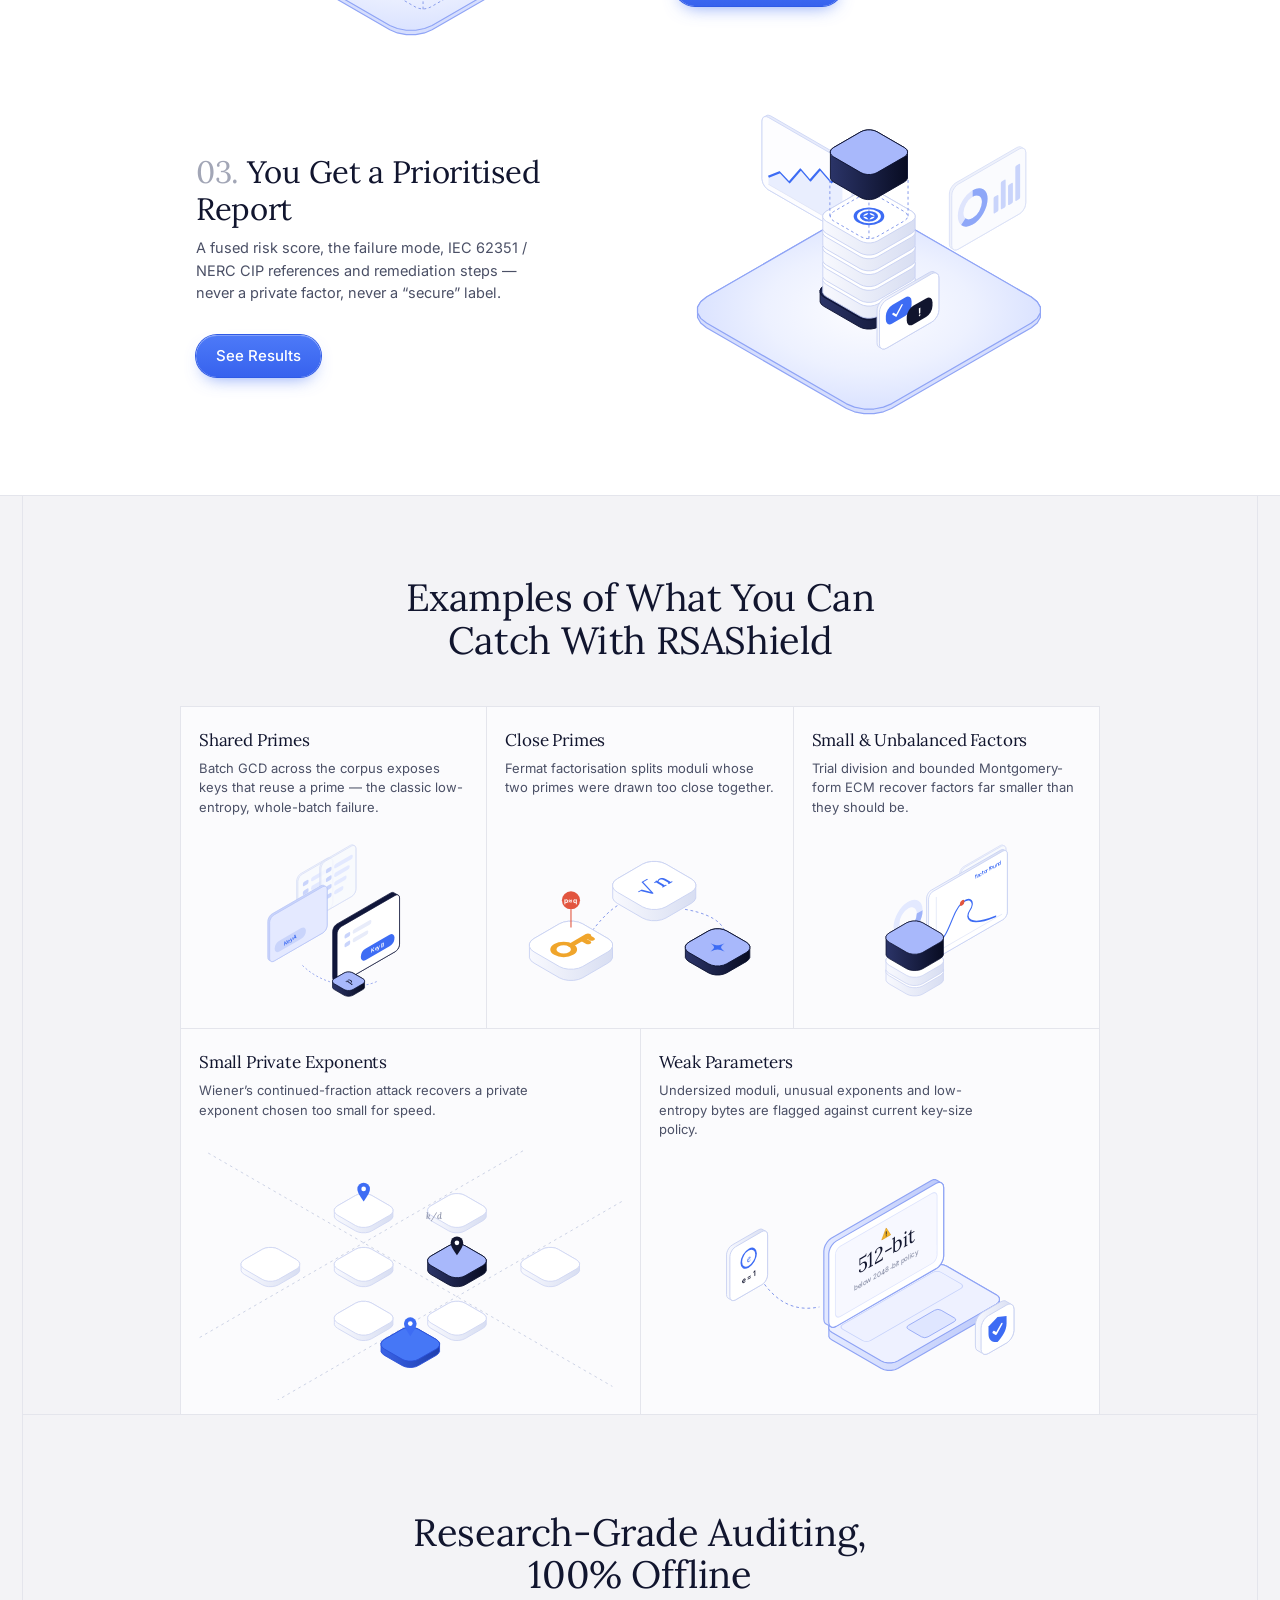
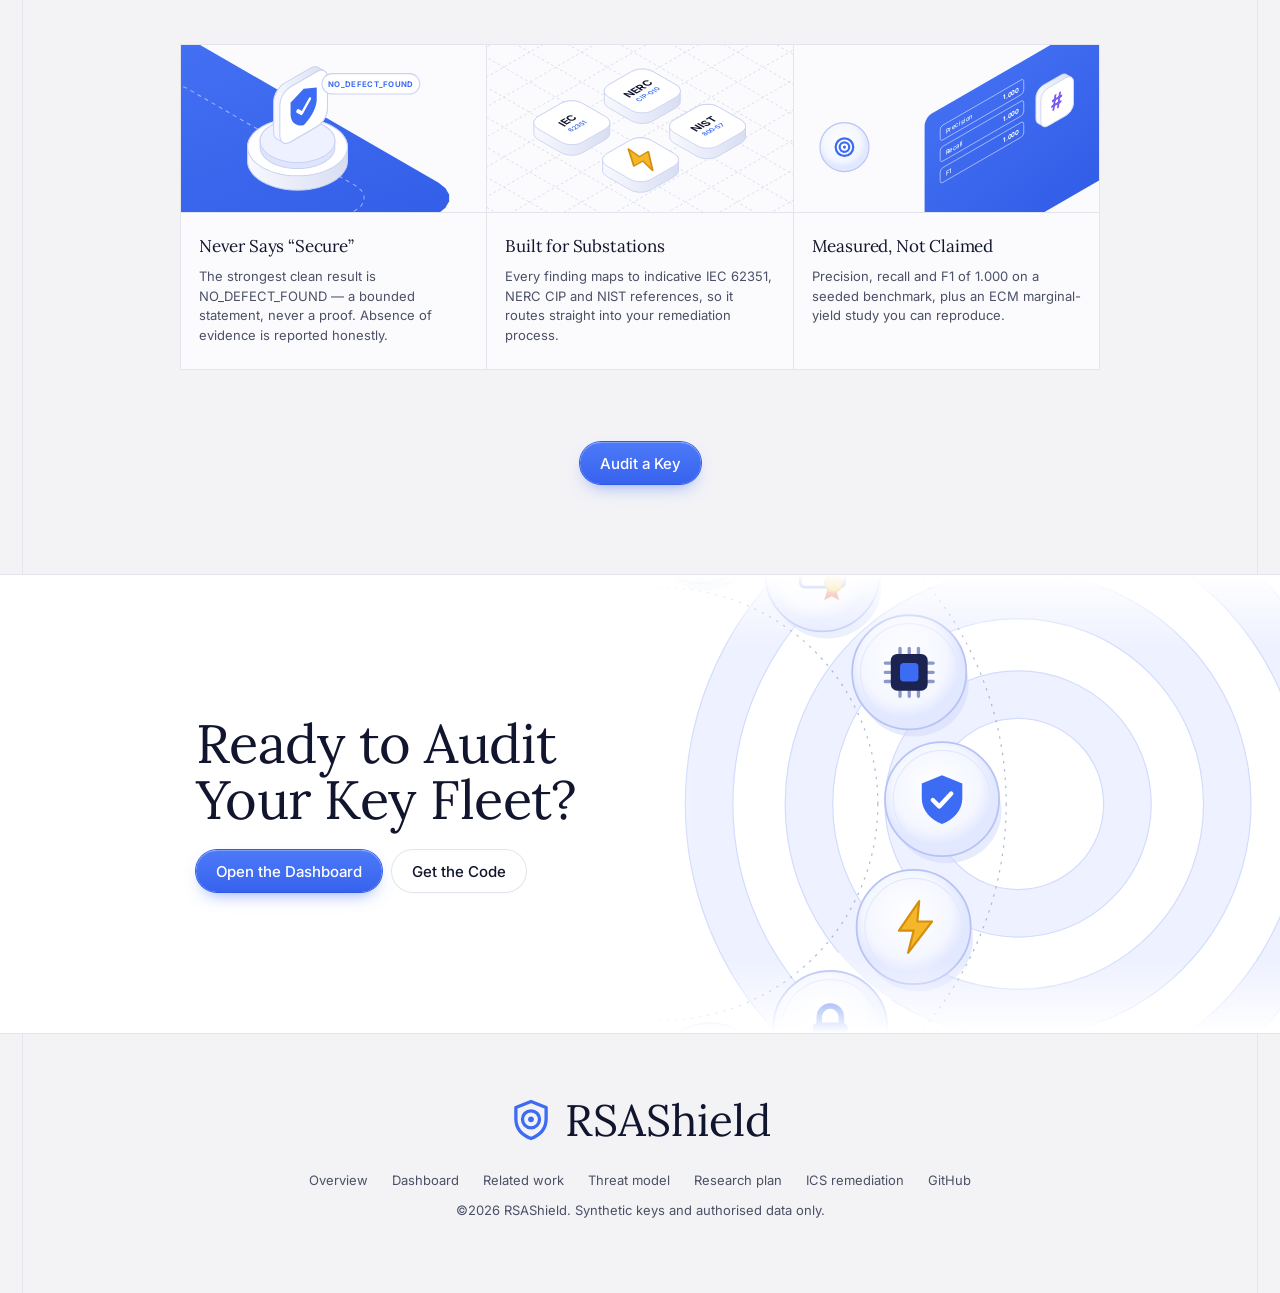
==== commit 20f44538: "Fix clipped landing illustrations and unify page styling Every scene now re-frames itself around wha" ====
--- a/web/index.html
+++ b/web/index.html
@@ -24,9 +24,9 @@
         <span>RSAShield</span>
       </a>
       <nav class="nav-links" aria-label="Primary">
-        <a href="#how">How it Works</a>
-        <a href="#detectors">Detectors</a>
-        <a href="#why">ICS Standards</a>
+        <a href="#how" aria-current="page">How it Works</a>
+        <a href="#detectors" aria-current="page">Detectors</a>
+        <a href="#why" aria-current="page">ICS Standards</a>
         <a href="dashboard.html">Dashboard</a>
         <a href="related-work.html">Related Work</a>
       </nav>
@@ -39,7 +39,7 @@
     <section class="hero framed">
       <div class="frame">
         <div class="hero-stage">
-          <svg class="hero-art" data-scene="hero" viewBox="-560 -460 1120 700" preserveAspectRatio="xMidYMax slice" aria-hidden="true"></svg>
+          <svg class="hero-art" data-scene="hero" data-fixed viewBox="-600 -500 1200 810" preserveAspectRatio="xMidYMax slice" aria-hidden="true"></svg>
           <div class="hero-copy">
             <h1 data-reveal>Turn Weak Keys<br>into Known Risks</h1>
             <p class="lead" data-reveal>Find shared primes, close primes, small factors and more &mdash; offline, with research-grade detectors and ICS-ready remediation.</p>
@@ -122,17 +122,17 @@
         <h2 class="section-title" data-reveal>Research-Grade Auditing,<br>100% Offline</h2>
         <div class="band" data-reveal>
           <article class="feat">
-            <svg data-scene="feat-honest" viewBox="-200 -90 400 180" preserveAspectRatio="xMidYMid slice" aria-hidden="true"></svg>
+            <svg data-scene="feat-honest" viewBox="-200 -110 400 220" preserveAspectRatio="xMidYMid slice" aria-hidden="true"></svg>
             <h3>Never Says &ldquo;Secure&rdquo;</h3>
             <p>The strongest clean result is NO_DEFECT_FOUND &mdash; a bounded statement, never a proof. Absence of evidence is reported honestly.</p>
           </article>
           <article class="feat">
-            <svg data-scene="feat-ics" viewBox="-200 -90 400 180" preserveAspectRatio="xMidYMid slice" aria-hidden="true"></svg>
+            <svg data-scene="feat-ics" viewBox="-200 -110 400 220" preserveAspectRatio="xMidYMid slice" aria-hidden="true"></svg>
             <h3>Built for Substations</h3>
             <p>Every finding maps to indicative IEC 62351, NERC CIP and NIST references, so it routes straight into your remediation process.</p>
           </article>
           <article class="feat">
-            <svg data-scene="feat-measured" viewBox="-200 -90 400 180" preserveAspectRatio="xMidYMid slice" aria-hidden="true"></svg>
+            <svg data-scene="feat-measured" viewBox="-200 -110 400 220" preserveAspectRatio="xMidYMid slice" aria-hidden="true"></svg>
             <h3>Measured, Not Claimed</h3>
             <p>Precision, recall and F1 of 1.000 on a seeded benchmark, plus an ECM marginal-yield study you can reproduce.</p>
           </article>
@@ -154,7 +154,7 @@
           </div>
         </div>
       </div>
-      <svg class="cta-art" data-scene="orbit" viewBox="0 0 560 460" preserveAspectRatio="xMinYMid slice" aria-hidden="true"></svg>
+      <svg class="cta-art" data-scene="orbit" data-fixed viewBox="0 0 560 460" preserveAspectRatio="xMinYMid slice" aria-hidden="true"></svg>
     </section>
   </main>
 
@@ -169,11 +169,13 @@
         <span>RSAShield</span>
       </a>
       <nav class="footer-links" aria-label="Documentation">
+        <a href="index.html">Overview</a>
         <a href="dashboard.html">Dashboard</a>
         <a href="related-work.html">Related work</a>
         <a href="https://github.com/333shubh/RSAshield/blob/main/docs/THREAT_MODEL.md">Threat model</a>
         <a href="https://github.com/333shubh/RSAshield/blob/main/docs/RESEARCH_PLAN.md">Research plan</a>
         <a href="https://github.com/333shubh/RSAshield/blob/main/docs/ICS_REMEDIATION.md">ICS remediation</a>
+        <a href="https://github.com/333shubh/RSAshield">GitHub</a>
       </nav>
       <p class="fine">&copy;<span data-year>2026</span> RSAShield. Synthetic keys and authorised data only.</p>
     </div>
--- a/web/styles.css
+++ b/web/styles.css
@@ -43,6 +43,7 @@
   justify-content: center;
   height: 42px;
   padding: 0 20px;
+  border: 0;
   border-radius: 999px;
   font: 500 15px/1 var(--sans);
   text-decoration: none;
@@ -95,8 +96,8 @@
   color: var(--ink);
 }
 .brand-mark { width: 24px; height: 24px; color: var(--blue); }
-.nav-links { display: flex; gap: 28px; }
-.nav-links a { text-decoration: none; color: #5d6278; font-size: 14px; transition: color .2s; }
+.nav-links { display: flex; gap: 24px; }
+.nav-links a { text-decoration: none; color: #5d6278; font-size: 14px; white-space: nowrap; transition: color .2s; }
 .nav-links a:hover { color: var(--ink); }
 
 /* ------------------------------------------------------------------- hero */
@@ -105,9 +106,16 @@
   position: relative;
   max-width: 1180px;
   margin: 0 auto;
-  aspect-ratio: 1120 / 700;
-}
-.hero-art { position: absolute; inset: 0; width: 100%; height: 100%; overflow: hidden; }
+  aspect-ratio: 1200 / 810;
+}
+/* soft edges: the scene fades into the frame instead of being cut off */
+.hero-art {
+  position: absolute; inset: 0; width: 100%; height: 100%; overflow: hidden;
+  -webkit-mask-image: linear-gradient(to right, transparent, #000 7%, #000 93%, transparent), linear-gradient(to bottom, #000 90%, transparent);
+  -webkit-mask-composite: source-in;
+  mask-image: linear-gradient(to right, transparent, #000 7%, #000 93%, transparent), linear-gradient(to bottom, #000 90%, transparent);
+  mask-composite: intersect;
+}
 .hero-copy {
   position: absolute;
   top: 7%;
@@ -119,7 +127,7 @@
 }
 .hero-copy > * { pointer-events: auto; }
 .hero h1 { font-size: clamp(42px, 5.9vw, 74px); line-height: 1.04; }
-.lead { max-width: 560px; margin: 20px auto 0; color: var(--ink-2); font-size: 16px; }
+.lead { max-width: 520px; margin: 20px auto 0; color: var(--ink-2); font-size: 16px; }
 .actions { display: flex; gap: 10px; justify-content: center; margin-top: 34px; }
 
 /* ------------------------------------------------------------------ steps */
@@ -169,19 +177,23 @@
 .card.wide { grid-column: span 3; }
 .card h3 { font-size: 17px; line-height: 1.3; }
 .card p { margin-top: 8px; color: var(--ink-2); font-size: 13px; line-height: 1.5; max-width: 330px; }
-.card svg { width: 100%; height: auto; margin-top: auto; padding-top: 10px; }
+.card svg { width: 100%; height: auto; margin-top: auto; padding: 10px 0 14px; }
 
 /* -------------------------------------------------------------------- why */
 .why > .frame { border-top: 1px solid var(--line); padding: 96px 0 90px; }
 .why .section-title { padding: 0 16px; }
+/* same hairline grid as the examples above */
 .band {
-  margin-top: 48px;
+  max-width: var(--col);
+  margin: 48px auto 0;
   display: grid;
   grid-template-columns: repeat(3, 1fr);
-  gap: 0;
-}
-.feat { min-width: 0; }
-.feat svg { width: 100%; height: 172px; background: #fbfbfd; }
+  gap: 1px;
+  background: var(--line);
+  border: 1px solid var(--line);
+}
+.feat { min-width: 0; background: #fbfbfd; padding-bottom: 24px; }
+.feat svg { width: 100%; height: auto; aspect-ratio: 400 / 220; border-bottom: 1px solid var(--line); }
 .feat h3 { font-size: 17px; margin: 20px 18px 0; }
 .feat p { margin: 8px 18px 0; color: var(--ink-2); font-size: 13px; line-height: 1.5; max-width: 330px; }
 .center { display: flex; justify-content: center; margin-top: 72px; }
@@ -205,6 +217,11 @@
   right: 0;
   width: 52%;
   height: 100%;
+  /* badges orbit in and out through soft edges rather than a hard crop */
+  -webkit-mask-image: linear-gradient(to bottom, transparent, #000 16%, #000 84%, transparent), linear-gradient(to right, transparent, #000 12%);
+  -webkit-mask-composite: source-in;
+  mask-image: linear-gradient(to bottom, transparent, #000 16%, #000 84%, transparent), linear-gradient(to right, transparent, #000 12%);
+  mask-composite: intersect;
 }
 
 /* ----------------------------------------------------------------- footer */
@@ -240,8 +257,10 @@
 }
 
 /* ------------------------------------------------------------- responsive */
+@media (max-width: 980px) {
+  .nav-links { display: none; }
+}
 @media (max-width: 900px) {
-  .nav-links { display: none; }
   .hero-stage { aspect-ratio: auto; display: flex; flex-direction: column; }
   :root { --gutter: 10px; }
   .hero-copy { position: static; order: -1; padding: 48px 16px 0; }
@@ -251,7 +270,7 @@
   .step .step-art, .step.flip .step-art { order: -1; }
   .grid { grid-template-columns: 1fr; }
   .card, .card.wide { grid-column: auto; }
-  .band { grid-template-columns: 1fr; gap: 36px; }
+  .band { grid-template-columns: 1fr; margin-inline: 16px; }
   .cta { flex-direction: column; align-items: stretch; }
   .cta-art { position: relative; width: 100%; height: 300px; }
 }
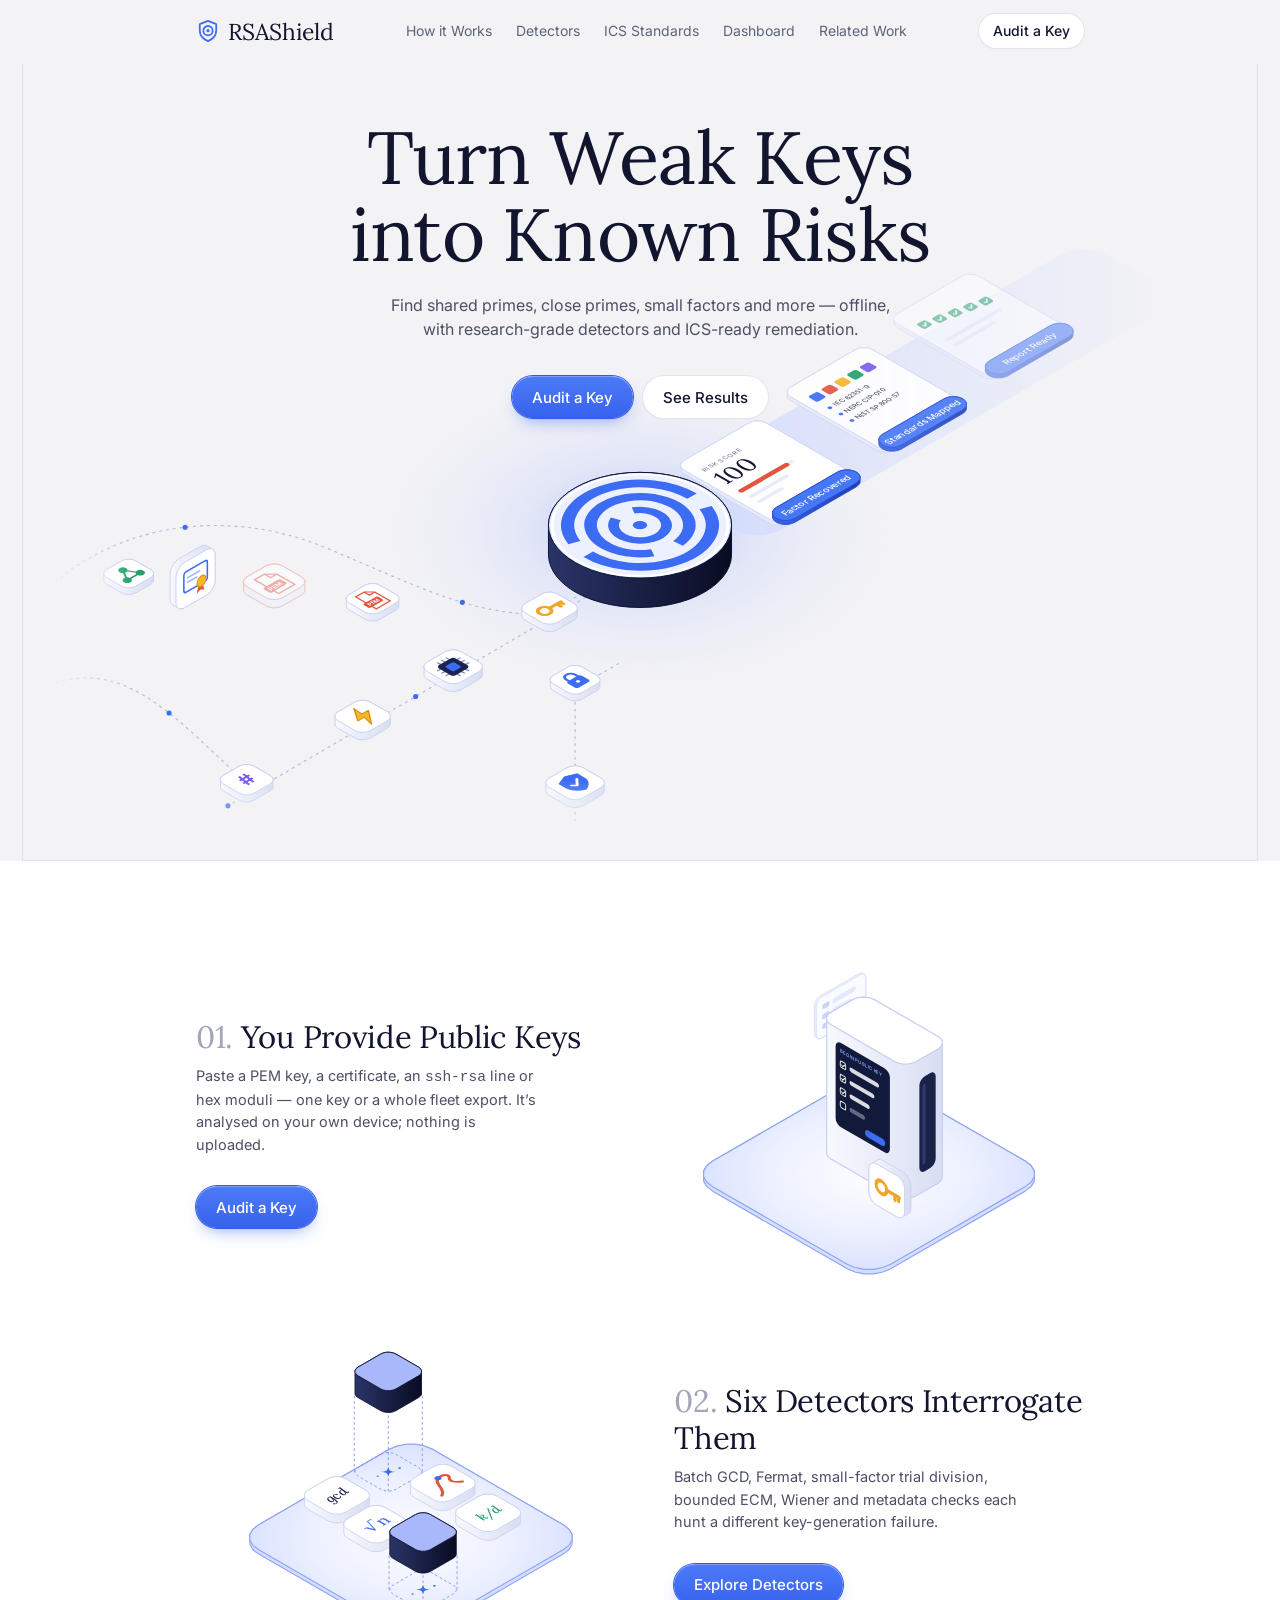
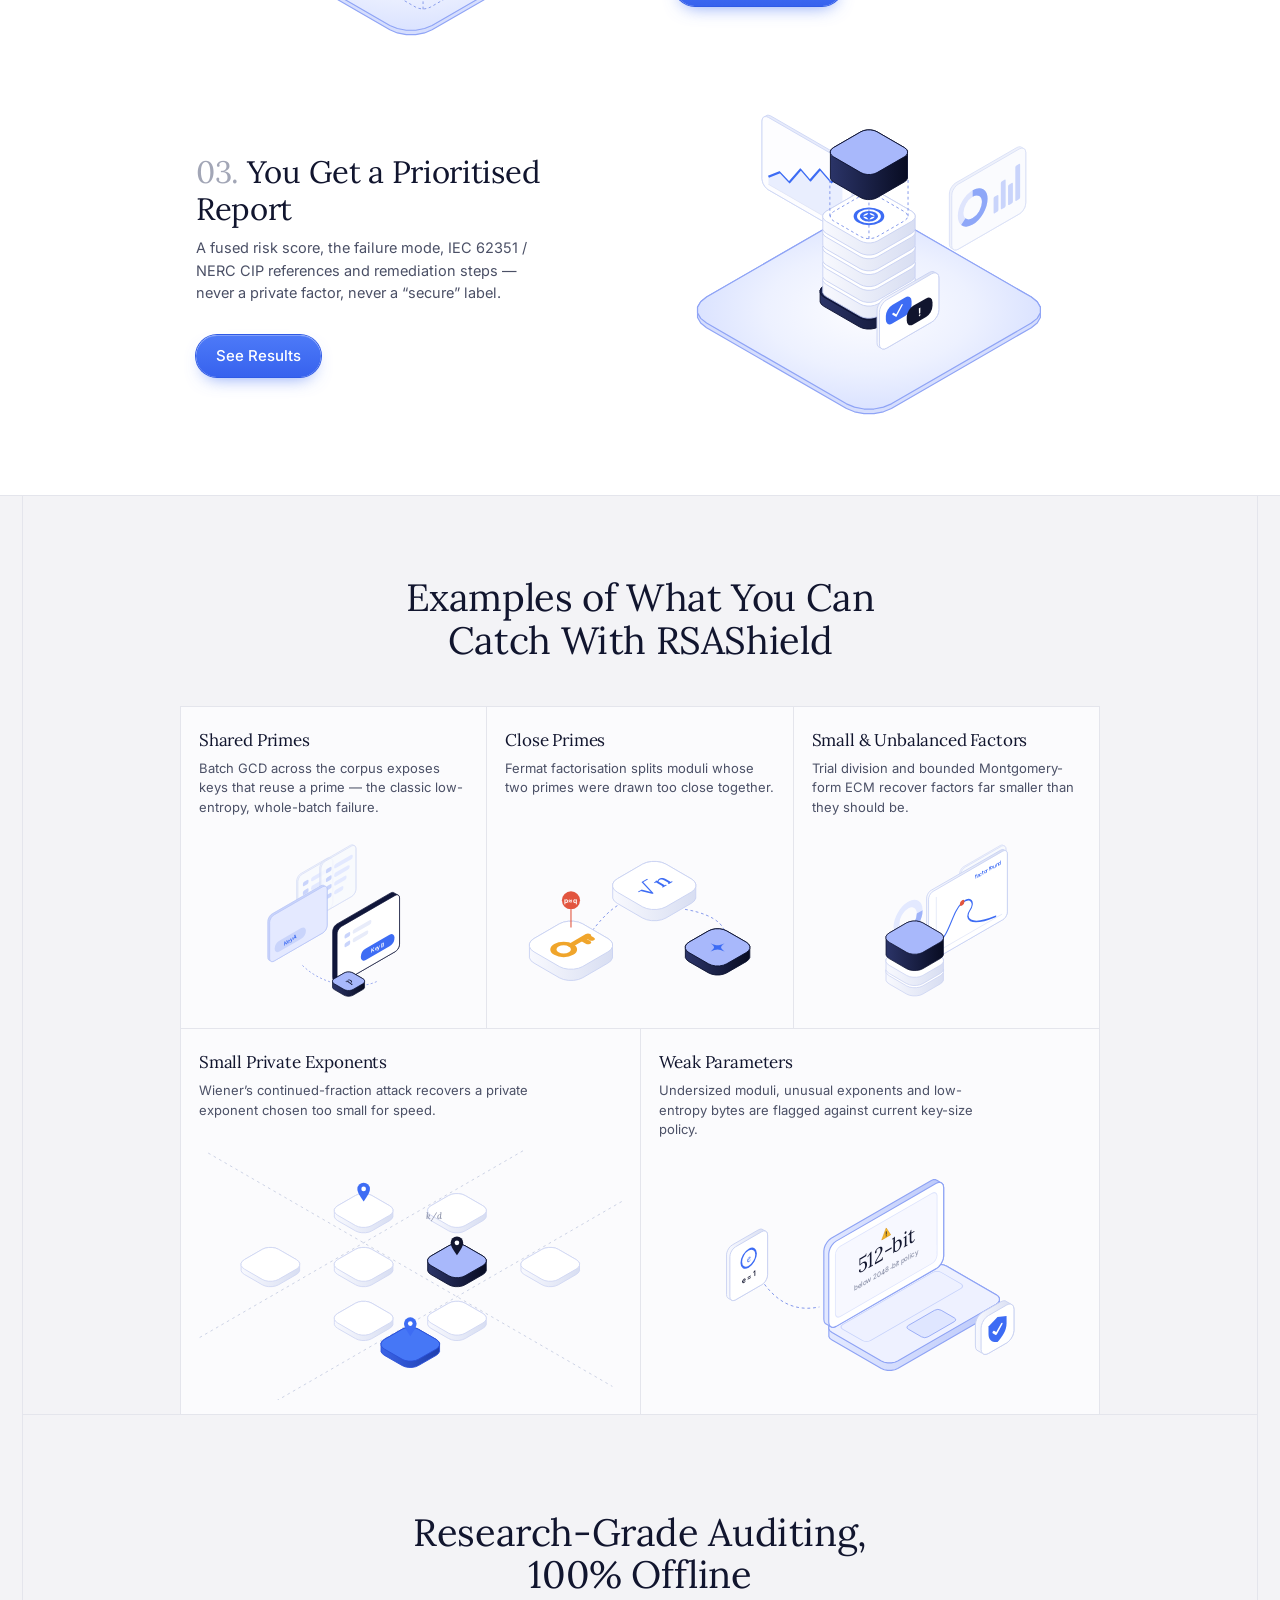
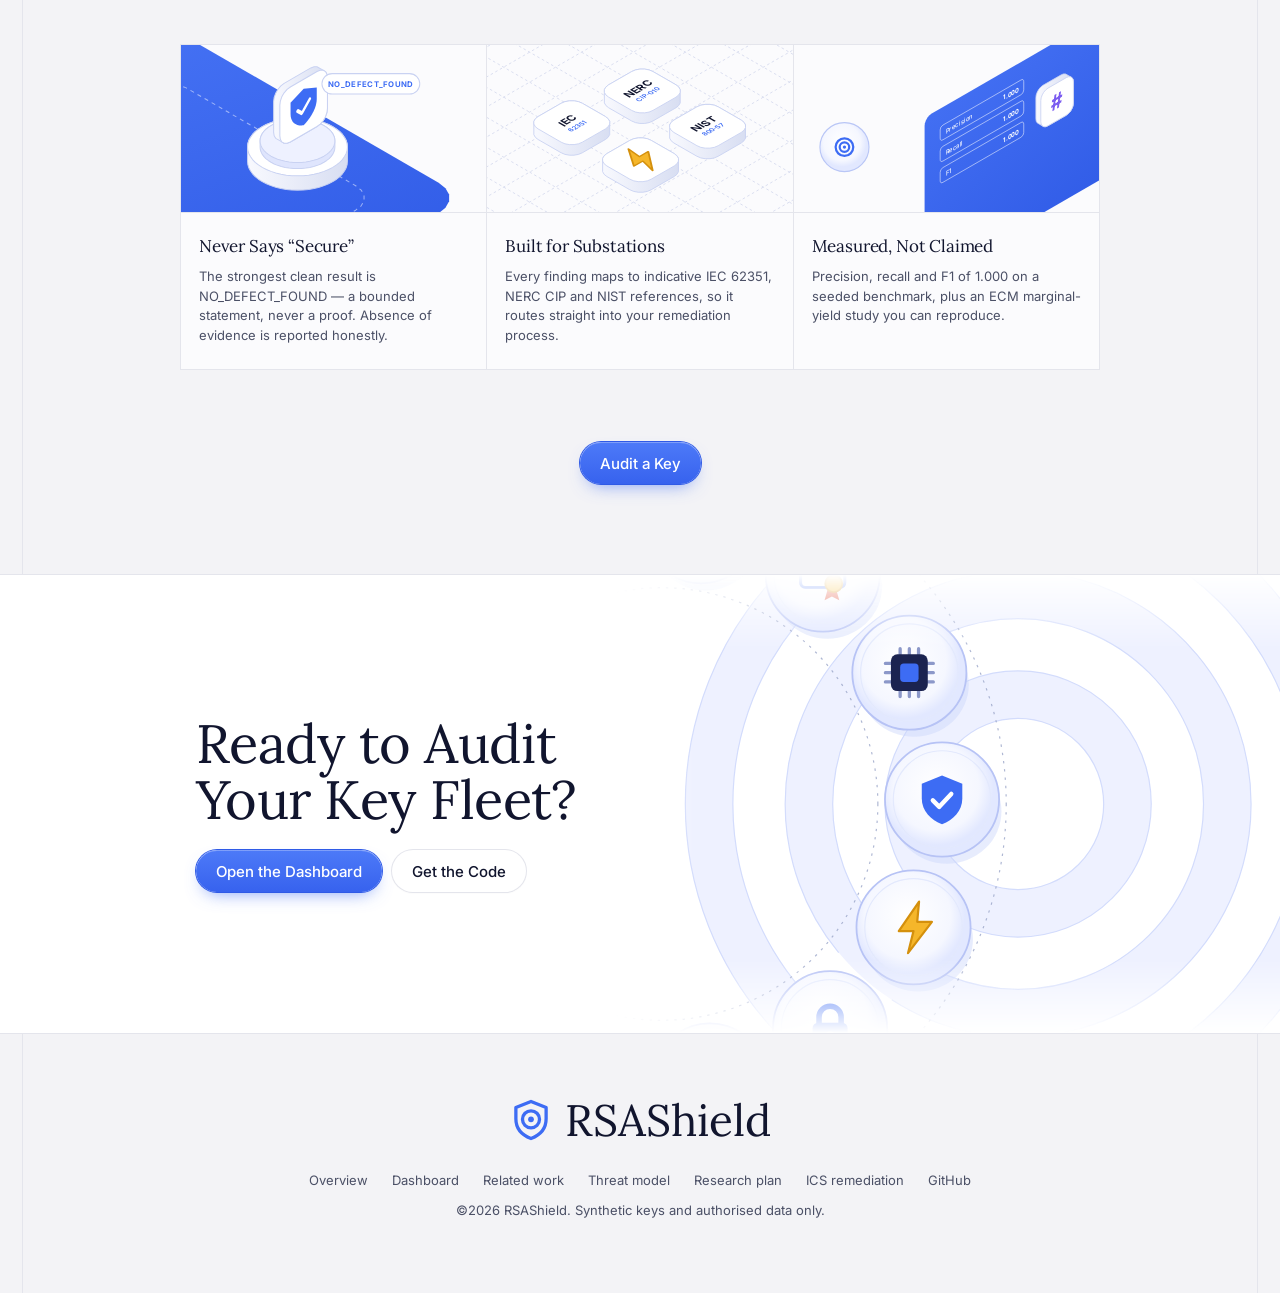
==== commit 80a41ab7: "Polish the phone and tablet layouts - Add a menu toggle so phones can reach every page; the links dr" ====
--- a/web/index.html
+++ b/web/index.html
@@ -23,14 +23,19 @@
         </svg>
         <span>RSAShield</span>
       </a>
-      <nav class="nav-links" aria-label="Primary">
+      <nav class="nav-links" id="primary-nav" aria-label="Primary">
         <a href="#how" aria-current="page">How it Works</a>
         <a href="#detectors" aria-current="page">Detectors</a>
         <a href="#why" aria-current="page">ICS Standards</a>
         <a href="dashboard.html">Dashboard</a>
         <a href="related-work.html">Related Work</a>
       </nav>
-      <a class="btn btn-ghost btn-sm" href="dashboard.html">Audit a Key</a>
+      <div class="nav-end">
+        <a class="btn btn-ghost btn-sm" href="dashboard.html">Audit a Key</a>
+        <button class="nav-toggle" type="button" aria-expanded="false" aria-controls="primary-nav" aria-label="Open menu">
+          <svg viewBox="0 0 20 20" aria-hidden="true"><path d="M3 6h14M3 10h14M3 14h14" fill="none" stroke="currentColor" stroke-width="1.6" stroke-linecap="round"/></svg>
+        </button>
+      </div>
     </div>
   </header>
 
@@ -85,7 +90,7 @@
     <!-- examples -->
     <section class="examples framed" id="detectors">
       <div class="frame">
-        <h2 class="section-title" data-reveal>Examples of What You Can<br>Catch With RSAShield</h2>
+        <h2 class="section-title" data-reveal>Examples of What You Can <br>Catch With RSAShield</h2>
         <div class="grid" data-reveal>
           <article class="card">
             <h3>Shared Primes</h3>
@@ -119,7 +124,7 @@
     <!-- why -->
     <section class="why framed" id="why">
       <div class="frame">
-        <h2 class="section-title" data-reveal>Research-Grade Auditing,<br>100% Offline</h2>
+        <h2 class="section-title" data-reveal>Research-Grade Auditing, <br>100% Offline</h2>
         <div class="band" data-reveal>
           <article class="feat">
             <svg data-scene="feat-honest" viewBox="-200 -110 400 220" preserveAspectRatio="xMidYMid slice" aria-hidden="true"></svg>
--- a/web/styles.css
+++ b/web/styles.css
@@ -99,6 +99,18 @@
 .nav-links { display: flex; gap: 24px; }
 .nav-links a { text-decoration: none; color: #5d6278; font-size: 14px; white-space: nowrap; transition: color .2s; }
 .nav-links a:hover { color: var(--ink); }
+.nav-end { display: flex; align-items: center; gap: 8px; }
+.nav-toggle {
+  display: none;
+  width: 36px; height: 36px; padding: 0;
+  align-items: center; justify-content: center;
+  border: 0; border-radius: 999px;
+  background: #fff; color: var(--ink);
+  box-shadow: 0 0 0 1px var(--line), 0 1px 2px rgba(17,21,46,.06);
+  cursor: pointer;
+}
+.nav-toggle svg { width: 18px; height: 18px; }
+.nav-toggle:focus-visible { outline: 2px solid var(--blue); outline-offset: 3px; }
 
 /* ------------------------------------------------------------------- hero */
 .hero > .frame { border-bottom: 1px solid var(--line); overflow: hidden; }
@@ -258,21 +270,52 @@
 
 /* ------------------------------------------------------------- responsive */
 @media (max-width: 980px) {
-  .nav-links { display: none; }
+  .nav-toggle { display: inline-flex; }
+  /* the links drop down under the bar when the menu is open */
+  .nav-links {
+    display: none;
+    position: absolute; top: 100%; left: 0; right: 0;
+    flex-direction: column; gap: 0;
+    padding: 4px 16px 12px;
+    background: var(--bg);
+    border-bottom: 1px solid var(--line);
+    box-shadow: 0 12px 24px -16px rgba(17,21,46,.25);
+  }
+  .nav.open .nav-links { display: flex; }
+  .nav.open { border-bottom-color: var(--line); }
+  .nav-links a { padding: 13px 0; font-size: 15px; border-bottom: 1px solid var(--line); }
+  .nav-links a:last-child { border-bottom: 0; }
 }
 @media (max-width: 900px) {
   .hero-stage { aspect-ratio: auto; display: flex; flex-direction: column; }
-  :root { --gutter: 10px; }
+  /* phones: frames run edge to edge so every section shares the same 16px text inset */
+  :root { --gutter: 0px; }
+  .framed > .frame { border-inline: 0; }
+  .section-title br { display: none; }
+  .examples > .frame { padding: 64px 0 0; }
+  .section-title { padding: 0 16px; }
+  .why > .frame { padding: 72px 0 64px; }
+  .grid, .band { margin-inline: 0; border-inline: 0; }
+  .card { padding: 22px 16px 0; }
+  .feat h3, .feat p { margin-inline: 16px; }
+  .center { margin-top: 48px; }
   .hero-copy { position: static; order: -1; padding: 48px 16px 0; }
   .hero h1 { font-size: clamp(34px, 9vw, 52px); }
-  .hero-art { position: static; height: 340px; margin-top: 8px; }
+  .hero-art { position: static; height: auto; aspect-ratio: 840 / 620; margin-top: 8px; }
   .step, .step.flip { grid-template-columns: 1fr; gap: 20px; padding-block: 24px; }
   .step .step-art, .step.flip .step-art { order: -1; }
-  .grid { grid-template-columns: 1fr; }
+  /* tablets: two example cards a row (the last one spans), three feature panels */
+  .grid { grid-template-columns: repeat(2, minmax(0, 1fr)); }
   .card, .card.wide { grid-column: auto; }
-  .band { grid-template-columns: 1fr; margin-inline: 16px; }
+  .card:last-child { grid-column: 1 / -1; }
+  .card svg { max-width: 460px; margin-inline: auto; }
+  .band { grid-template-columns: repeat(3, minmax(0, 1fr)); }
   .cta { flex-direction: column; align-items: stretch; }
   .cta-art { position: relative; width: 100%; height: 300px; }
+}
+@media (max-width: 600px) {
+  .grid, .band { grid-template-columns: 1fr; }
+  .card:last-child { grid-column: auto; }
 }
 @media (max-width: 480px) {
   .actions { flex-direction: column; align-items: center; }
